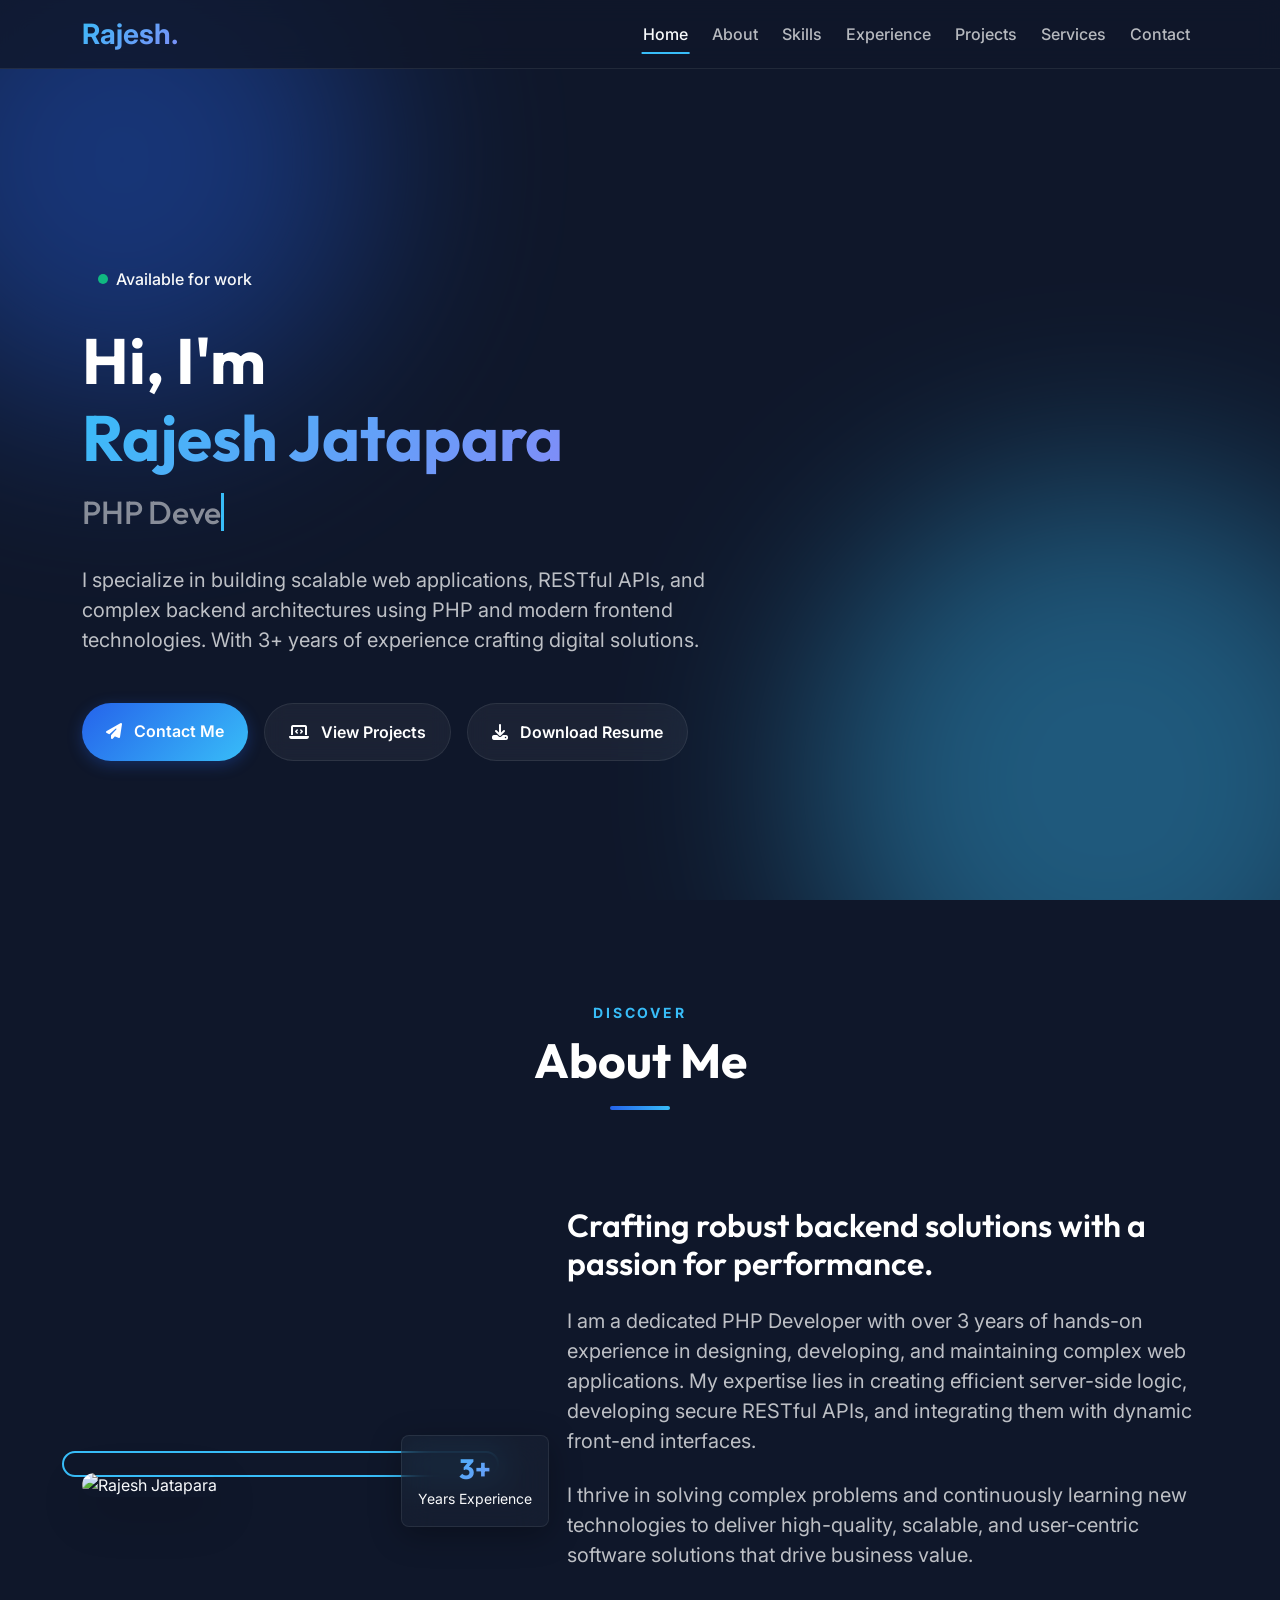
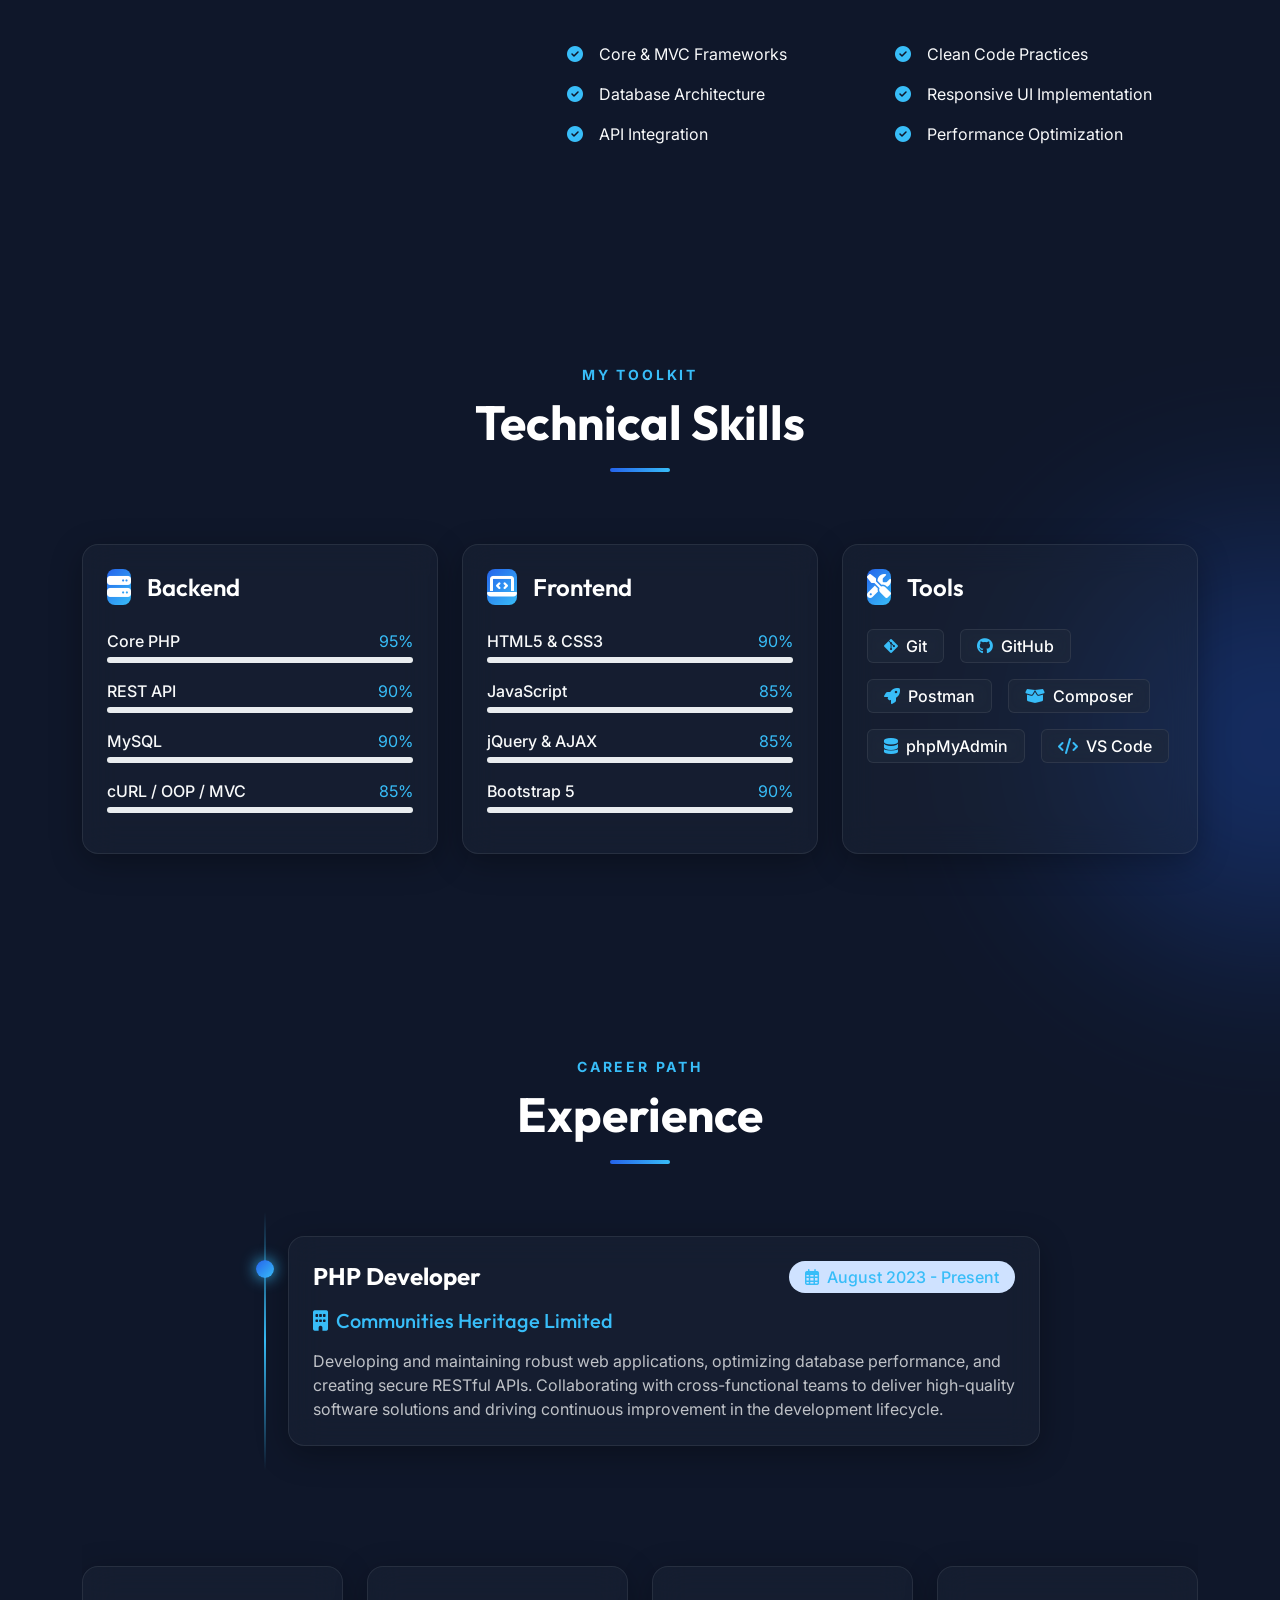
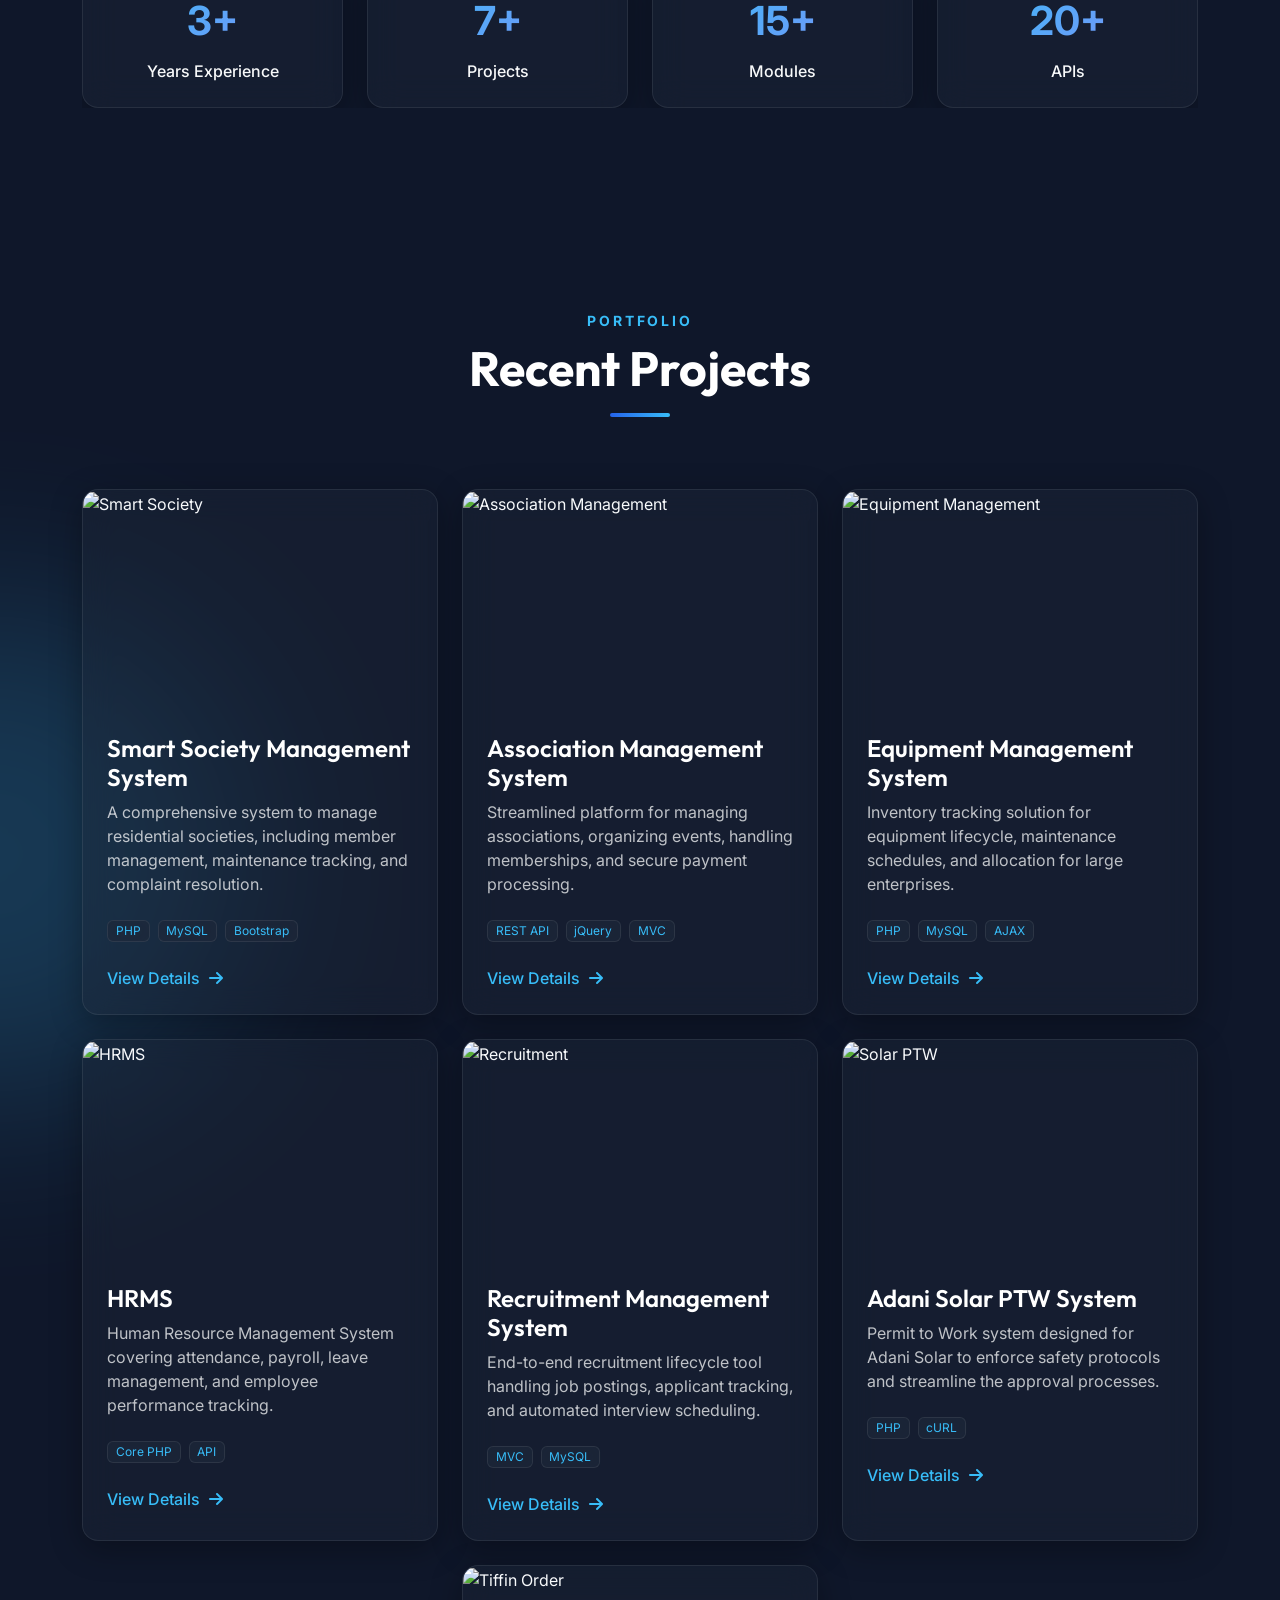
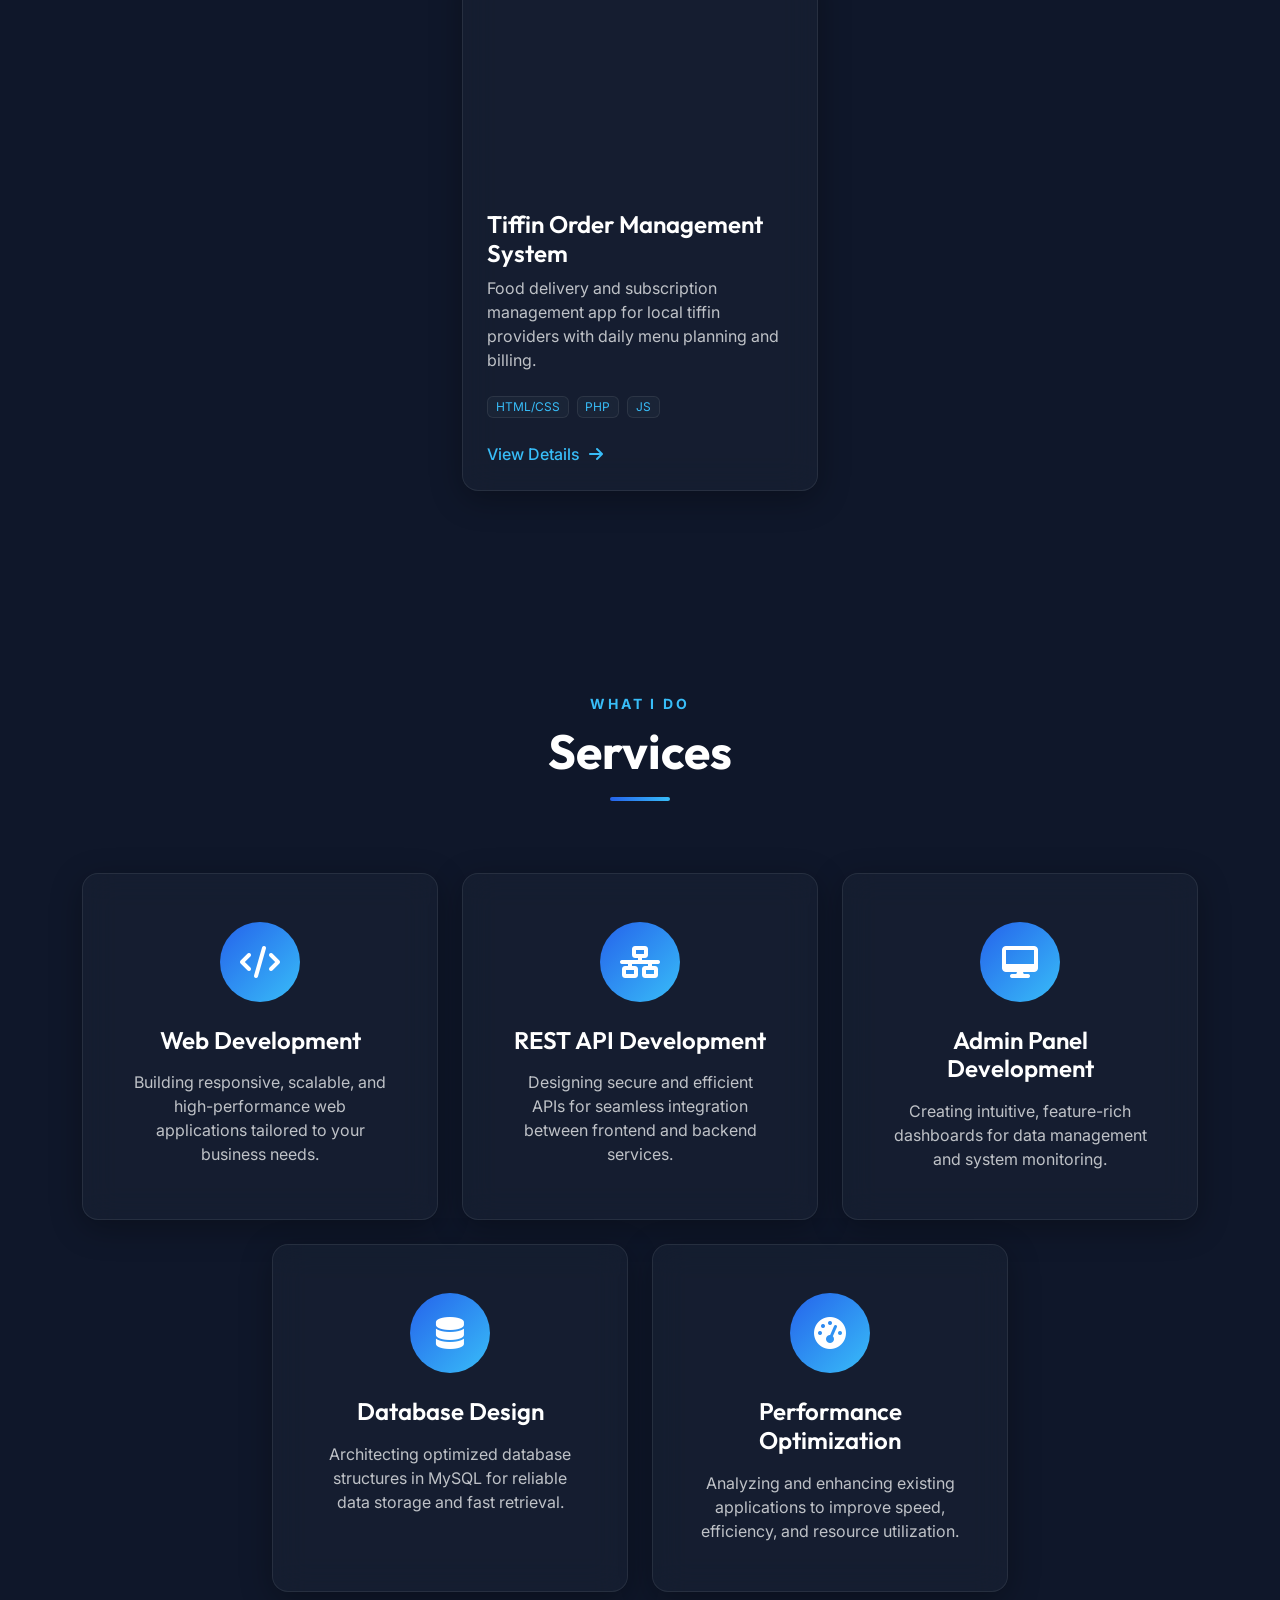
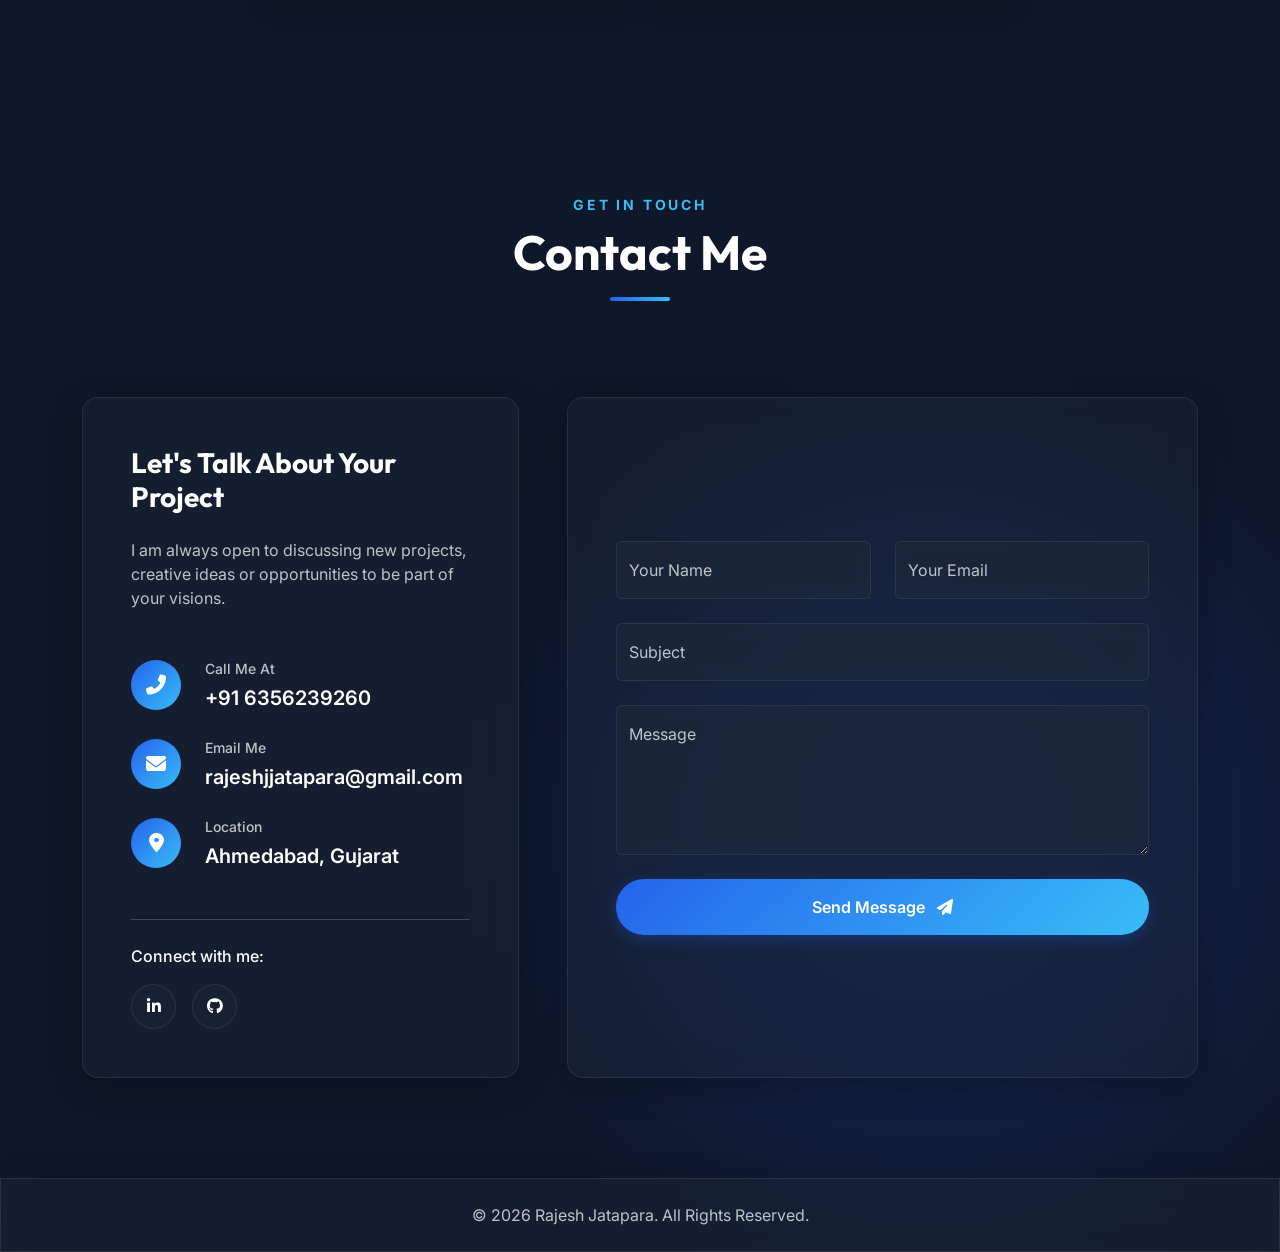
==== index.html @ 411d5aa7 "php file delete & add html file" ====
<!DOCTYPE html>
<html lang="en" class="scroll-smooth">
<head>
    <meta charset="UTF-8">
    <meta name="viewport" content="width=device-width, initial-scale=1.0">
    <meta name="description" content="Rajesh Jatapara - Premium PHP Developer Portfolio">
    <title>Rajesh Jatapara | PHP Developer</title>
    <!-- Google Fonts -->
    <link rel="preconnect" href="https://fonts.googleapis.com">
    <link rel="preconnect" href="https://fonts.gstatic.com" crossorigin>
    <link href="https://fonts.googleapis.com/css2?family=Outfit:wght@300;400;500;600;700;800&family=Inter:wght@300;400;500;600;700&display=swap" rel="stylesheet">
    <!-- Bootstrap 5 CSS -->
    <link href="https://cdn.jsdelivr.net/npm/bootstrap@5.3.2/dist/css/bootstrap.min.css" rel="stylesheet">
    <!-- FontAwesome -->
    <link rel="stylesheet" href="https://cdnjs.cloudflare.com/ajax/libs/font-awesome/6.4.2/css/all.min.css">
    <!-- Custom CSS -->
    <link rel="stylesheet" href="style.css">
</head>
<body class="d-flex flex-column min-vh-100">
    
    <!-- Navbar -->
    <nav id="navbar" class="navbar navbar-expand-lg fixed-top glass-nav">
        <div class="container">
            <a class="navbar-brand fw-bold text-gradient fs-3" href="#home">Rajesh<span class="text-white">.</span></a>
            <button class="navbar-toggler border-0 shadow-none text-white" type="button" data-bs-toggle="collapse" data-bs-target="#navbarNav">
                <i class="fas fa-bars fs-4"></i>
            </button>
            <div class="collapse navbar-collapse" id="navbarNav">
                <ul class="navbar-nav ms-auto gap-2 fw-medium">
                    <li class="nav-item"><a class="nav-link nav-hover active" href="#home">Home</a></li>
                    <li class="nav-item"><a class="nav-link nav-hover" href="#about">About</a></li>
                    <li class="nav-item"><a class="nav-link nav-hover" href="#skills">Skills</a></li>
                    <li class="nav-item"><a class="nav-link nav-hover" href="#experience">Experience</a></li>
                    <li class="nav-item"><a class="nav-link nav-hover" href="#projects">Projects</a></li>
                    <li class="nav-item"><a class="nav-link nav-hover" href="#services">Services</a></li>
                    <li class="nav-item"><a class="nav-link nav-hover" href="#contact">Contact</a></li>
                </ul>
            </div>
        </div>
    </nav>
    
    <!-- Main Content Wrapper -->
    <main class="flex-grow-1">

    <!-- Hero Section -->
    <section id="home" class="min-vh-100 d-flex align-items-center hero-section position-relative overflow-hidden mt-n5 pt-5">
        <div class="bg-shape-1"></div>
        <div class="bg-shape-2"></div>
        <div class="container position-relative z-1">
            <div class="row align-items-center pt-5">
                <div class="col-lg-8 col-xl-7 reveal-up">
                    <div class="badge-glass mb-4 d-inline-flex align-items-center gap-2 px-3 py-2 rounded-pill mt-4">
                        <span class="status-dot blink"></span>
                        <span class="text-light fw-medium">Available for work</span>
                    </div>
                    <h1 class="display-3 fw-bolder text-white mb-3">
                        Hi, I'm <br>
                        <span class="text-gradient">Rajesh Jatapara</span>
                    </h1>
                    <h2 class="fs-2 text-white-50 mb-4" style="min-height: 48px;">
                        <span class="typed-text"></span><span class="cursor">&nbsp;</span>
                    </h2>
                    <p class="fs-5 text-light mb-5 max-w-lg opacity-75">
                        I specialize in building scalable web applications, RESTful APIs, and complex backend architectures using PHP and modern frontend technologies. With 3+ years of experience crafting digital solutions.
                    </p>
                    <div class="d-flex flex-wrap gap-3">
                        <a href="#contact" class="btn btn-gradient px-4 py-3 rounded-pill fw-semibold">
                            <i class="fas fa-paper-plane me-2"></i> Contact Me
                        </a>
                        <a href="#projects" class="btn btn-glass px-4 py-3 rounded-pill fw-semibold">
                            <i class="fas fa-laptop-code me-2"></i> View Projects
                        </a>
                        <a href="resume.html" target="_blank" class="btn btn-glass px-4 py-3 rounded-pill fw-semibold">
                            <i class="fas fa-download me-2"></i> Download Resume
                        </a>
                    </div>
                </div>
            </div>
        </div>
    </section>

        <!-- About Section -->
    <section id="about" class="py-6 section-padding">
        <div class="container position-relative z-1">
            <div class="section-title text-center mb-5 reveal-up">
                <span class="text-accent text-uppercase fw-bold tracking-widest small">Discover</span>
                <h2 class="display-5 fw-bold text-white mt-2">About Me</h2>
                <div class="title-line mx-auto mt-3"></div>
            </div>
            <div class="row align-items-center g-5 mt-3">
                <div class="col-lg-5 reveal-left">
                    <div class="about-image-wrapper position-relative">
                        <div class="image-backdrop"></div>
                        <!-- Replace with your actual image path -->
                        <img src="https://ui-avatars.com/api/?name=Rajesh+Jatapara&size=512&background=2563EB&color=fff" alt="Rajesh Jatapara" class="img-fluid rounded-4 shadow-lg position-relative z-1 about-img">
                        <div class="experience-badge glass-card p-3 rounded-3 text-center position-absolute">
                            <h3 class="fw-bold text-gradient mb-0">3+</h3>
                            <span class="small text-light">Years Experience</span>
                        </div>
                    </div>
                </div>
                <div class="col-lg-7 reveal-right">
                    <h3 class="fs-2 text-white fw-semibold mb-4">Crafting robust backend solutions with a passion for performance.</h3>
                    <p class="text-light opacity-75 fs-5 mb-4">
                        I am a dedicated PHP Developer with over 3 years of hands-on experience in designing, developing, and maintaining complex web applications. My expertise lies in creating efficient server-side logic, developing secure RESTful APIs, and integrating them with dynamic front-end interfaces.
                    </p>
                    <p class="text-light opacity-75 fs-5 mb-5">
                        I thrive in solving complex problems and continuously learning new technologies to deliver high-quality, scalable, and user-centric software solutions that drive business value.
                    </p>
                    
                    <div class="row g-4 mt-2">
                        <div class="col-sm-6">
                            <ul class="list-unstyled text-light mb-0 custom-list">
                                <li class="mb-3 d-flex align-items-center gap-3"><i class="fas fa-check-circle text-accent"></i> Core & MVC Frameworks</li>
                                <li class="mb-3 d-flex align-items-center gap-3"><i class="fas fa-check-circle text-accent"></i> Database Architecture</li>
                                <li class="mb-3 d-flex align-items-center gap-3"><i class="fas fa-check-circle text-accent"></i> API Integration</li>
                            </ul>
                        </div>
                        <div class="col-sm-6">
                            <ul class="list-unstyled text-light mb-0 custom-list">
                                <li class="mb-3 d-flex align-items-center gap-3"><i class="fas fa-check-circle text-accent"></i> Clean Code Practices</li>
                                <li class="mb-3 d-flex align-items-center gap-3"><i class="fas fa-check-circle text-accent"></i> Responsive UI Implementation</li>
                                <li class="mb-3 d-flex align-items-center gap-3"><i class="fas fa-check-circle text-accent"></i> Performance Optimization</li>
                            </ul>
                        </div>
                    </div>
                </div>
            </div>
        </div>
    </section>

        <!-- Skills Section -->
    <section id="skills" class="py-6 section-padding position-relative">
        <div class="bg-shape-3"></div>
        <div class="container position-relative z-1">
            <div class="section-title text-center mb-5 reveal-up">
                <span class="text-accent text-uppercase fw-bold tracking-widest small">My Toolkit</span>
                <h2 class="display-5 fw-bold text-white mt-2">Technical Skills</h2>
                <div class="title-line mx-auto mt-3"></div>
            </div>

            <div class="row g-4 mt-4">
                <!-- Backend Skills -->
                <div class="col-lg-4 col-md-6 reveal-up" style="transition-delay: 100ms;">
                    <div class="glass-card h-100 p-4 rounded-4 skill-card">
                        <div class="d-flex align-items-center gap-3 mb-4">
                            <div class="icon-box bg-gradient rounded-3 text-white fs-4">
                                <i class="fas fa-server"></i>
                            </div>
                            <h3 class="fs-4 fw-semibold text-white mb-0">Backend</h3>
                        </div>
                        <div class="skills-wrapper">
                            <div class="skill-item mb-3">
                                <div class="d-flex justify-content-between mb-1">
                                    <span class="text-light fw-medium">Core PHP</span>
                                    <span class="text-accent">95%</span>
                                </div>
                                <div class="progress" style="height: 6px;">
                                    <div class="progress-bar bg-gradient" role="progressbar" data-width="95%" aria-valuenow="95" aria-valuemin="0" aria-valuemax="100"></div>
                                </div>
                            </div>
                            <div class="skill-item mb-3">
                                <div class="d-flex justify-content-between mb-1">
                                    <span class="text-light fw-medium">REST API</span>
                                    <span class="text-accent">90%</span>
                                </div>
                                <div class="progress" style="height: 6px;">
                                    <div class="progress-bar bg-gradient" role="progressbar" data-width="90%" aria-valuenow="90" aria-valuemin="0" aria-valuemax="100"></div>
                                </div>
                            </div>
                            <div class="skill-item mb-3">
                                <div class="d-flex justify-content-between mb-1">
                                    <span class="text-light fw-medium">MySQL</span>
                                    <span class="text-accent">90%</span>
                                </div>
                                <div class="progress" style="height: 6px;">
                                    <div class="progress-bar bg-gradient" role="progressbar" data-width="90%" aria-valuenow="90" aria-valuemin="0" aria-valuemax="100"></div>
                                </div>
                            </div>
                            <div class="skill-item mb-3">
                                <div class="d-flex justify-content-between mb-1">
                                    <span class="text-light fw-medium">cURL / OOP / MVC</span>
                                    <span class="text-accent">85%</span>
                                </div>
                                <div class="progress" style="height: 6px;">
                                    <div class="progress-bar bg-gradient" role="progressbar" data-width="85%" aria-valuenow="85" aria-valuemin="0" aria-valuemax="100"></div>
                                </div>
                            </div>
                        </div>
                    </div>
                </div>

                <!-- Frontend Skills -->
                <div class="col-lg-4 col-md-6 reveal-up" style="transition-delay: 200ms;">
                    <div class="glass-card h-100 p-4 rounded-4 skill-card">
                        <div class="d-flex align-items-center gap-3 mb-4">
                            <div class="icon-box bg-gradient rounded-3 text-white fs-4">
                                <i class="fas fa-laptop-code"></i>
                            </div>
                            <h3 class="fs-4 fw-semibold text-white mb-0">Frontend</h3>
                        </div>
                        <div class="skills-wrapper">
                            <div class="skill-item mb-3">
                                <div class="d-flex justify-content-between mb-1">
                                    <span class="text-light fw-medium">HTML5 & CSS3</span>
                                    <span class="text-accent">90%</span>
                                </div>
                                <div class="progress" style="height: 6px;">
                                    <div class="progress-bar bg-gradient" role="progressbar" data-width="90%" aria-valuenow="90" aria-valuemin="0" aria-valuemax="100"></div>
                                </div>
                            </div>
                            <div class="skill-item mb-3">
                                <div class="d-flex justify-content-between mb-1">
                                    <span class="text-light fw-medium">JavaScript</span>
                                    <span class="text-accent">85%</span>
                                </div>
                                <div class="progress" style="height: 6px;">
                                    <div class="progress-bar bg-gradient" role="progressbar" data-width="85%" aria-valuenow="85" aria-valuemin="0" aria-valuemax="100"></div>
                                </div>
                            </div>
                            <div class="skill-item mb-3">
                                <div class="d-flex justify-content-between mb-1">
                                    <span class="text-light fw-medium">jQuery & AJAX</span>
                                    <span class="text-accent">85%</span>
                                </div>
                                <div class="progress" style="height: 6px;">
                                    <div class="progress-bar bg-gradient" role="progressbar" data-width="85%" aria-valuenow="85" aria-valuemin="0" aria-valuemax="100"></div>
                                </div>
                            </div>
                            <div class="skill-item mb-3">
                                <div class="d-flex justify-content-between mb-1">
                                    <span class="text-light fw-medium">Bootstrap 5</span>
                                    <span class="text-accent">90%</span>
                                </div>
                                <div class="progress" style="height: 6px;">
                                    <div class="progress-bar bg-gradient" role="progressbar" data-width="90%" aria-valuenow="90" aria-valuemin="0" aria-valuemax="100"></div>
                                </div>
                            </div>
                        </div>
                    </div>
                </div>

                <!-- Tools -->
                <div class="col-lg-4 col-md-12 reveal-up" style="transition-delay: 300ms;">
                    <div class="glass-card h-100 p-4 rounded-4 skill-card">
                        <div class="d-flex align-items-center gap-3 mb-4">
                            <div class="icon-box bg-gradient rounded-3 text-white fs-4">
                                <i class="fas fa-tools"></i>
                            </div>
                            <h3 class="fs-4 fw-semibold text-white mb-0">Tools</h3>
                        </div>
                        <div class="tools-grid d-flex flex-wrap gap-3">
                            <span class="badge glass-badge fw-medium py-2 px-3 fs-6"><i class="fab fa-git-alt me-2 text-accent"></i>Git</span>
                            <span class="badge glass-badge fw-medium py-2 px-3 fs-6"><i class="fab fa-github me-2 text-accent"></i>GitHub</span>
                            <span class="badge glass-badge fw-medium py-2 px-3 fs-6"><i class="fas fa-rocket me-2 text-accent"></i>Postman</span>
                            <span class="badge glass-badge fw-medium py-2 px-3 fs-6"><i class="fas fa-box-open me-2 text-accent"></i>Composer</span>
                            <span class="badge glass-badge fw-medium py-2 px-3 fs-6"><i class="fas fa-database me-2 text-accent"></i>phpMyAdmin</span>
                            <span class="badge glass-badge fw-medium py-2 px-3 fs-6"><i class="fas fa-code me-2 text-accent"></i>VS Code</span>
                        </div>
                    </div>
                </div>
            </div>
        </div>
    </section>

        <!-- Experience Timeline Section -->
    <section id="experience" class="py-6 section-padding">
        <div class="container">
            <div class="section-title text-center mb-5 reveal-up">
                <span class="text-accent text-uppercase fw-bold tracking-widest small">Career Path</span>
                <h2 class="display-5 fw-bold text-white mt-2">Experience</h2>
                <div class="title-line mx-auto mt-3"></div>
            </div>

            <div class="timeline-container position-relative py-4 max-w-lg mx-auto mt-4">
                <div class="timeline-line"></div>
                
                <div class="timeline-item reveal-up">
                    <div class="timeline-dot bg-gradient shadow-glow"></div>
                    <div class="glass-card p-4 rounded-4 ms-4 ms-md-5">
                        <div class="d-flex flex-column flex-md-row justify-content-between align-items-md-center mb-3">
                            <h3 class="fs-4 fw-bold text-white mb-1 mb-md-0">PHP Developer</h3>
                            <span class="badge bg-primary-subtle text-accent rounded-pill px-3 py-2 fw-medium fs-6"><i class="far fa-calendar-alt me-2"></i>August 2023 - Present</span>
                        </div>
                        <h4 class="fs-5 text-accent fw-medium mb-3"><i class="fas fa-building me-2"></i>Communities Heritage Limited</h4>
                        <p class="text-light opacity-75 mb-0">
                            Developing and maintaining robust web applications, optimizing database performance, and creating secure RESTful APIs. Collaborating with cross-functional teams to deliver high-quality software solutions and driving continuous improvement in the development lifecycle.
                        </p>
                    </div>
                </div>
            </div>
            
            <!-- Statistics Section -->
            <div class="statistics-section position-relative overflow-hidden mt-5 pt-5">
                <div class="row g-4 text-center justify-content-center">
                    <div class="col-6 col-md-3 reveal-up" style="transition-delay: 100ms;">
                        <div class="stat-card glass-card p-4 rounded-4 h-100">
                            <div class="fs-1 fw-bold text-gradient mb-2"><span class="counter" data-target="3">0</span>+</div>
                            <p class="text-light fw-medium mb-0">Years Experience</p>
                        </div>
                    </div>
                    <div class="col-6 col-md-3 reveal-up" style="transition-delay: 200ms;">
                        <div class="stat-card glass-card p-4 rounded-4 h-100">
                            <div class="fs-1 fw-bold text-gradient mb-2"><span class="counter" data-target="7">0</span>+</div>
                            <p class="text-light fw-medium mb-0">Projects</p>
                        </div>
                    </div>
                    <div class="col-6 col-md-3 reveal-up" style="transition-delay: 300ms;">
                        <div class="stat-card glass-card p-4 rounded-4 h-100">
                            <div class="fs-1 fw-bold text-gradient mb-2"><span class="counter" data-target="15">0</span>+</div>
                            <p class="text-light fw-medium mb-0">Modules</p>
                        </div>
                    </div>
                    <div class="col-6 col-md-3 reveal-up" style="transition-delay: 400ms;">
                        <div class="stat-card glass-card p-4 rounded-4 h-100">
                            <div class="fs-1 fw-bold text-gradient mb-2"><span class="counter" data-target="20">0</span>+</div>
                            <p class="text-light fw-medium mb-0">APIs</p>
                        </div>
                    </div>
                </div>
            </div>
        </div>
    </section>

        <!-- Projects Section -->
    <section id="projects" class="py-6 section-padding position-relative">
        <div class="bg-shape-4"></div>
        <div class="container position-relative z-1">
            <div class="section-title text-center mb-5 reveal-up">
                <span class="text-accent text-uppercase fw-bold tracking-widest small">Portfolio</span>
                <h2 class="display-5 fw-bold text-white mt-2">Recent Projects</h2>
                <div class="title-line mx-auto mt-3"></div>
            </div>

            <div class="row g-4 mt-4">
                <!-- Project 1 -->
                <div class="col-lg-4 col-md-6 reveal-up" style="transition-delay: 100ms;">
                    <div class="project-card glass-card rounded-4 overflow-hidden h-100">
                        <div class="project-img-wrapper position-relative overflow-hidden">
                            <div class="project-overlay d-flex align-items-center justify-content-center">
                                <a href="#" class="btn btn-light rounded-circle shadow-lg icon-btn"><i class="fas fa-link"></i></a>
                            </div>
                            <img src="https://images.unsplash.com/photo-1555066931-4365d14bab8c?auto=format&fit=crop&w=600&q=80" alt="Smart Society" class="img-fluid w-100 project-img">
                        </div>
                        <div class="p-4">
                            <h3 class="fs-4 fw-semibold text-white mb-2">Smart Society Management System</h3>
                            <p class="text-light opacity-75 fs-6 mb-4">A comprehensive system to manage residential societies, including member management, maintenance tracking, and complaint resolution.</p>
                            <div class="d-flex flex-wrap gap-2 mb-4">
                                <span class="badge glass-badge text-accent fw-normal">PHP</span>
                                <span class="badge glass-badge text-accent fw-normal">MySQL</span>
                                <span class="badge glass-badge text-accent fw-normal">Bootstrap</span>
                            </div>
                            <a href="#" class="text-accent fw-medium text-decoration-none project-link">View Details <i class="fas fa-arrow-right ms-1"></i></a>
                        </div>
                    </div>
                </div>

                <!-- Project 2 -->
                <div class="col-lg-4 col-md-6 reveal-up" style="transition-delay: 200ms;">
                    <div class="project-card glass-card rounded-4 overflow-hidden h-100">
                        <div class="project-img-wrapper position-relative overflow-hidden">
                            <div class="project-overlay d-flex align-items-center justify-content-center">
                                <a href="#" class="btn btn-light rounded-circle shadow-lg icon-btn"><i class="fas fa-link"></i></a>
                            </div>
                            <img src="https://images.unsplash.com/photo-1542744173-8e7e53415bb0?auto=format&fit=crop&w=600&q=80" alt="Association Management" class="img-fluid w-100 project-img">
                        </div>
                        <div class="p-4">
                            <h3 class="fs-4 fw-semibold text-white mb-2">Association Management System</h3>
                            <p class="text-light opacity-75 fs-6 mb-4">Streamlined platform for managing associations, organizing events, handling memberships, and secure payment processing.</p>
                            <div class="d-flex flex-wrap gap-2 mb-4">
                                <span class="badge glass-badge text-accent fw-normal">REST API</span>
                                <span class="badge glass-badge text-accent fw-normal">jQuery</span>
                                <span class="badge glass-badge text-accent fw-normal">MVC</span>
                            </div>
                            <a href="#" class="text-accent fw-medium text-decoration-none project-link">View Details <i class="fas fa-arrow-right ms-1"></i></a>
                        </div>
                    </div>
                </div>

                <!-- Project 3 -->
                <div class="col-lg-4 col-md-6 reveal-up" style="transition-delay: 300ms;">
                    <div class="project-card glass-card rounded-4 overflow-hidden h-100">
                        <div class="project-img-wrapper position-relative overflow-hidden">
                            <div class="project-overlay d-flex align-items-center justify-content-center">
                                <a href="#" class="btn btn-light rounded-circle shadow-lg icon-btn"><i class="fas fa-link"></i></a>
                            </div>
                            <img src="https://images.unsplash.com/photo-1581091226825-a6a2a5aee158?auto=format&fit=crop&w=600&q=80" alt="Equipment Management" class="img-fluid w-100 project-img">
                        </div>
                        <div class="p-4">
                            <h3 class="fs-4 fw-semibold text-white mb-2">Equipment Management System</h3>
                            <p class="text-light opacity-75 fs-6 mb-4">Inventory tracking solution for equipment lifecycle, maintenance schedules, and allocation for large enterprises.</p>
                            <div class="d-flex flex-wrap gap-2 mb-4">
                                <span class="badge glass-badge text-accent fw-normal">PHP</span>
                                <span class="badge glass-badge text-accent fw-normal">MySQL</span>
                                <span class="badge glass-badge text-accent fw-normal">AJAX</span>
                            </div>
                            <a href="#" class="text-accent fw-medium text-decoration-none project-link">View Details <i class="fas fa-arrow-right ms-1"></i></a>
                        </div>
                    </div>
                </div>

                <!-- Project 4 -->
                <div class="col-lg-4 col-md-6 reveal-up" style="transition-delay: 100ms;">
                    <div class="project-card glass-card rounded-4 overflow-hidden h-100">
                        <div class="project-img-wrapper position-relative overflow-hidden">
                            <div class="project-overlay d-flex align-items-center justify-content-center">
                                <a href="#" class="btn btn-light rounded-circle shadow-lg icon-btn"><i class="fas fa-link"></i></a>
                            </div>
                            <img src="https://images.unsplash.com/photo-1517245386807-bb43f82c33c4?auto=format&fit=crop&w=600&q=80" alt="HRMS" class="img-fluid w-100 project-img">
                        </div>
                        <div class="p-4">
                            <h3 class="fs-4 fw-semibold text-white mb-2">HRMS</h3>
                            <p class="text-light opacity-75 fs-6 mb-4">Human Resource Management System covering attendance, payroll, leave management, and employee performance tracking.</p>
                            <div class="d-flex flex-wrap gap-2 mb-4">
                                <span class="badge glass-badge text-accent fw-normal">Core PHP</span>
                                <span class="badge glass-badge text-accent fw-normal">API</span>
                            </div>
                            <a href="#" class="text-accent fw-medium text-decoration-none project-link">View Details <i class="fas fa-arrow-right ms-1"></i></a>
                        </div>
                    </div>
                </div>

                <!-- Project 5 -->
                <div class="col-lg-4 col-md-6 reveal-up" style="transition-delay: 200ms;">
                    <div class="project-card glass-card rounded-4 overflow-hidden h-100">
                        <div class="project-img-wrapper position-relative overflow-hidden">
                            <div class="project-overlay d-flex align-items-center justify-content-center">
                                <a href="#" class="btn btn-light rounded-circle shadow-lg icon-btn"><i class="fas fa-link"></i></a>
                            </div>
                            <img src="https://images.unsplash.com/photo-1573164713988-8665fc963095?auto=format&fit=crop&w=600&q=80" alt="Recruitment" class="img-fluid w-100 project-img">
                        </div>
                        <div class="p-4">
                            <h3 class="fs-4 fw-semibold text-white mb-2">Recruitment Management System</h3>
                            <p class="text-light opacity-75 fs-6 mb-4">End-to-end recruitment lifecycle tool handling job postings, applicant tracking, and automated interview scheduling.</p>
                            <div class="d-flex flex-wrap gap-2 mb-4">
                                <span class="badge glass-badge text-accent fw-normal">MVC</span>
                                <span class="badge glass-badge text-accent fw-normal">MySQL</span>
                            </div>
                            <a href="#" class="text-accent fw-medium text-decoration-none project-link">View Details <i class="fas fa-arrow-right ms-1"></i></a>
                        </div>
                    </div>
                </div>

                <!-- Project 6 -->
                <div class="col-lg-4 col-md-6 reveal-up" style="transition-delay: 300ms;">
                    <div class="project-card glass-card rounded-4 overflow-hidden h-100">
                        <div class="project-img-wrapper position-relative overflow-hidden">
                            <div class="project-overlay d-flex align-items-center justify-content-center">
                                <a href="#" class="btn btn-light rounded-circle shadow-lg icon-btn"><i class="fas fa-link"></i></a>
                            </div>
                            <img src="https://images.unsplash.com/photo-1509391366360-128c575b5849?auto=format&fit=crop&w=600&q=80" alt="Solar PTW" class="img-fluid w-100 project-img">
                        </div>
                        <div class="p-4">
                            <h3 class="fs-4 fw-semibold text-white mb-2">Adani Solar PTW System</h3>
                            <p class="text-light opacity-75 fs-6 mb-4">Permit to Work system designed for Adani Solar to enforce safety protocols and streamline the approval processes.</p>
                            <div class="d-flex flex-wrap gap-2 mb-4">
                                <span class="badge glass-badge text-accent fw-normal">PHP</span>
                                <span class="badge glass-badge text-accent fw-normal">cURL</span>
                            </div>
                            <a href="#" class="text-accent fw-medium text-decoration-none project-link">View Details <i class="fas fa-arrow-right ms-1"></i></a>
                        </div>
                    </div>
                </div>

                <!-- Project 7 -->
                <div class="col-lg-4 col-md-6 reveal-up mx-auto" style="transition-delay: 100ms;">
                    <div class="project-card glass-card rounded-4 overflow-hidden h-100">
                        <div class="project-img-wrapper position-relative overflow-hidden">
                            <div class="project-overlay d-flex align-items-center justify-content-center">
                                <a href="#" class="btn btn-light rounded-circle shadow-lg icon-btn"><i class="fas fa-link"></i></a>
                            </div>
                            <img src="https://images.unsplash.com/photo-1493770348161-369560ae357d?auto=format&fit=crop&w=600&q=80" alt="Tiffin Order" class="img-fluid w-100 project-img">
                        </div>
                        <div class="p-4">
                            <h3 class="fs-4 fw-semibold text-white mb-2">Tiffin Order Management System</h3>
                            <p class="text-light opacity-75 fs-6 mb-4">Food delivery and subscription management app for local tiffin providers with daily menu planning and billing.</p>
                            <div class="d-flex flex-wrap gap-2 mb-4">
                                <span class="badge glass-badge text-accent fw-normal">HTML/CSS</span>
                                <span class="badge glass-badge text-accent fw-normal">PHP</span>
                                <span class="badge glass-badge text-accent fw-normal">JS</span>
                            </div>
                            <a href="#" class="text-accent fw-medium text-decoration-none project-link">View Details <i class="fas fa-arrow-right ms-1"></i></a>
                        </div>
                    </div>
                </div>

            </div>
        </div>
    </section>

        <!-- Services Section -->
    <section id="services" class="py-6 section-padding">
        <div class="container">
            <div class="section-title text-center mb-5 reveal-up">
                <span class="text-accent text-uppercase fw-bold tracking-widest small">What I Do</span>
                <h2 class="display-5 fw-bold text-white mt-2">Services</h2>
                <div class="title-line mx-auto mt-3"></div>
            </div>

            <div class="row g-4 justify-content-center mt-4">
                <div class="col-lg-4 col-md-6 reveal-up" style="transition-delay: 100ms;">
                    <div class="service-card glass-card p-5 rounded-4 h-100 text-center">
                        <div class="service-icon bg-gradient text-white fs-2 mb-4 mx-auto d-flex align-items-center justify-content-center rounded-circle" style="width: 80px; height: 80px;">
                            <i class="fas fa-code"></i>
                        </div>
                        <h3 class="fs-4 fw-semibold text-white mb-3">Web Development</h3>
                        <p class="text-light opacity-75 mb-0">Building responsive, scalable, and high-performance web applications tailored to your business needs.</p>
                    </div>
                </div>
                <div class="col-lg-4 col-md-6 reveal-up" style="transition-delay: 200ms;">
                    <div class="service-card glass-card p-5 rounded-4 h-100 text-center">
                        <div class="service-icon bg-gradient text-white fs-2 mb-4 mx-auto d-flex align-items-center justify-content-center rounded-circle" style="width: 80px; height: 80px;">
                            <i class="fas fa-network-wired"></i>
                        </div>
                        <h3 class="fs-4 fw-semibold text-white mb-3">REST API Development</h3>
                        <p class="text-light opacity-75 mb-0">Designing secure and efficient APIs for seamless integration between frontend and backend services.</p>
                    </div>
                </div>
                <div class="col-lg-4 col-md-6 reveal-up" style="transition-delay: 300ms;">
                    <div class="service-card glass-card p-5 rounded-4 h-100 text-center">
                        <div class="service-icon bg-gradient text-white fs-2 mb-4 mx-auto d-flex align-items-center justify-content-center rounded-circle" style="width: 80px; height: 80px;">
                            <i class="fas fa-desktop"></i>
                        </div>
                        <h3 class="fs-4 fw-semibold text-white mb-3">Admin Panel Development</h3>
                        <p class="text-light opacity-75 mb-0">Creating intuitive, feature-rich dashboards for data management and system monitoring.</p>
                    </div>
                </div>
                <div class="col-lg-4 col-md-6 reveal-up" style="transition-delay: 400ms;">
                    <div class="service-card glass-card p-5 rounded-4 h-100 text-center">
                        <div class="service-icon bg-gradient text-white fs-2 mb-4 mx-auto d-flex align-items-center justify-content-center rounded-circle" style="width: 80px; height: 80px;">
                            <i class="fas fa-database"></i>
                        </div>
                        <h3 class="fs-4 fw-semibold text-white mb-3">Database Design</h3>
                        <p class="text-light opacity-75 mb-0">Architecting optimized database structures in MySQL for reliable data storage and fast retrieval.</p>
                    </div>
                </div>
                <div class="col-lg-4 col-md-6 reveal-up" style="transition-delay: 500ms;">
                    <div class="service-card glass-card p-5 rounded-4 h-100 text-center">
                        <div class="service-icon bg-gradient text-white fs-2 mb-4 mx-auto d-flex align-items-center justify-content-center rounded-circle" style="width: 80px; height: 80px;">
                            <i class="fas fa-tachometer-alt"></i>
                        </div>
                        <h3 class="fs-4 fw-semibold text-white mb-3">Performance Optimization</h3>
                        <p class="text-light opacity-75 mb-0">Analyzing and enhancing existing applications to improve speed, efficiency, and resource utilization.</p>
                    </div>
                </div>
            </div>
        </div>
    </section>

        <!-- Contact Section -->
    <section id="contact" class="py-6 section-padding position-relative">
        <div class="bg-shape-5"></div>
        <div class="container position-relative z-1">
            <div class="section-title text-center mb-5 reveal-up">
                <span class="text-accent text-uppercase fw-bold tracking-widest small">Get In Touch</span>
                <h2 class="display-5 fw-bold text-white mt-2">Contact Me</h2>
                <div class="title-line mx-auto mt-3"></div>
            </div>

            <div class="row g-5 justify-content-center mt-4">
                <div class="col-lg-5 reveal-left">
                    <div class="glass-card p-5 rounded-4 h-100">
                        <h3 class="fs-3 fw-bold text-white mb-4">Let's Talk About Your Project</h3>
                        <p class="text-light opacity-75 mb-5">
                            I am always open to discussing new projects, creative ideas or opportunities to be part of your visions.
                        </p>
                        
                        <div class="d-flex align-items-center gap-4 mb-4">
                            <div class="contact-icon bg-gradient text-white rounded-circle d-flex align-items-center justify-content-center flex-shrink-0" style="width: 50px; height: 50px;">
                                <i class="fas fa-phone-alt fs-5"></i>
                            </div>
                            <div>
                                <span class="d-block text-light opacity-75 small fw-medium mb-1">Call Me At</span>
                                <a href="tel:+916356239260" class="text-white fw-semibold text-decoration-none fs-5 hover-accent">+91 6356239260</a>
                            </div>
                        </div>
                        
                        <div class="d-flex align-items-center gap-4 mb-4">
                            <div class="contact-icon bg-gradient text-white rounded-circle d-flex align-items-center justify-content-center flex-shrink-0" style="width: 50px; height: 50px;">
                                <i class="fas fa-envelope fs-5"></i>
                            </div>
                            <div>
                                <span class="d-block text-light opacity-75 small fw-medium mb-1">Email Me</span>
                                <a href="mailto:rajeshjjatapara@gmail.com" class="text-white fw-semibold text-decoration-none fs-5 hover-accent">rajeshjjatapara@gmail.com</a>
                            </div>
                        </div>
                        
                        <div class="d-flex align-items-center gap-4 mb-5">
                            <div class="contact-icon bg-gradient text-white rounded-circle d-flex align-items-center justify-content-center flex-shrink-0" style="width: 50px; height: 50px;">
                                <i class="fas fa-map-marker-alt fs-5"></i>
                            </div>
                            <div>
                                <span class="d-block text-light opacity-75 small fw-medium mb-1">Location</span>
                                <span class="text-white fw-semibold fs-5">Ahmedabad, Gujarat</span>
                            </div>
                        </div>

                        <div class="pt-4 border-top border-secondary border-opacity-50">
                            <span class="d-block text-white fw-medium mb-3">Connect with me:</span>
                            <div class="d-flex gap-3">
                                <a href="#" class="social-link glass-btn rounded-circle d-flex align-items-center justify-content-center text-white text-decoration-none" aria-label="LinkedIn">
                                    <i class="fab fa-linkedin-in"></i>
                                </a>
                                <a href="#" class="social-link glass-btn rounded-circle d-flex align-items-center justify-content-center text-white text-decoration-none" aria-label="GitHub">
                                    <i class="fab fa-github"></i>
                                </a>
                            </div>
                        </div>
                    </div>
                </div>
                
                <div class="col-lg-7 reveal-right">
                    <form class="glass-card p-5 rounded-4 contact-form h-100 d-flex flex-column justify-content-center">
                        <div class="row g-4">
                            <div class="col-md-6">
                                <div class="form-floating">
                                    <input type="text" class="form-control glass-input" id="name" placeholder="Your Name" required>
                                    <label for="name" class="text-light opacity-75">Your Name</label>
                                </div>
                            </div>
                            <div class="col-md-6">
                                <div class="form-floating">
                                    <input type="email" class="form-control glass-input" id="email" placeholder="Your Email" required>
                                    <label for="email" class="text-light opacity-75">Your Email</label>
                                </div>
                            </div>
                            <div class="col-12">
                                <div class="form-floating">
                                    <input type="text" class="form-control glass-input" id="subject" placeholder="Subject" required>
                                    <label for="subject" class="text-light opacity-75">Subject</label>
                                </div>
                            </div>
                            <div class="col-12">
                                <div class="form-floating">
                                    <textarea class="form-control glass-input" id="message" placeholder="Message" style="height: 150px" required></textarea>
                                    <label for="message" class="text-light opacity-75">Message</label>
                                </div>
                            </div>
                            <div class="col-12 mt-4">
                                <button type="submit" class="btn btn-gradient px-5 py-3 rounded-pill fw-semibold w-100 w-md-auto">
                                    Send Message <i class="fas fa-paper-plane ms-2"></i>
                                </button>
                            </div>
                        </div>
                    </form>
                </div>
            </div>
        </div>
    </section>

    </main>

    <!-- Footer -->
    <footer class="footer py-4 border-top border-secondary border-opacity-25 glass-card rounded-0 mt-auto">
        <div class="container text-center">
            <p class="text-light opacity-75 mb-0">&copy; <span id="current-year"></span> Rajesh Jatapara. All Rights Reserved.</p>
        </div>
    </footer>

    <!-- Back to top button -->
    <a href="#" id="back-to-top" class="back-to-top btn btn-gradient rounded-circle shadow-lg d-flex align-items-center justify-content-center">
        <i class="fas fa-arrow-up"></i>
    </a>

    <!-- Bootstrap 5 JS Bundle -->
    <script src="https://cdn.jsdelivr.net/npm/bootstrap@5.3.2/dist/js/bootstrap.bundle.min.css" crossorigin="anonymous"></script>
    <script src="https://cdn.jsdelivr.net/npm/bootstrap@5.3.2/dist/js/bootstrap.bundle.min.js"></script>
    <!-- Custom JS -->
    <script src="script.js"></script>
</body>
</html>
---- style.css ----
/* CSS Variables for Premium Dark Theme */
:root {
    --bg-color: #0F172A;
    --primary-color: #2563EB;
    --secondary-color: #1E293B;
    --accent-color: #38BDF8;
    --text-color: #F8FAFC;
    --glass-bg: rgba(30, 41, 59, 0.4);
    --glass-border: rgba(255, 255, 255, 0.08);
    --glass-shadow: 0 8px 32px 0 rgba(0, 0, 0, 0.3);
    
    --font-heading: 'Outfit', sans-serif;
    --font-body: 'Inter', sans-serif;
}

/* Base Styles */
body {
    background-color: var(--bg-color);
    color: var(--text-color);
    font-family: var(--font-body);
    overflow-x: hidden;
}

h1, h2, h3, h4, h5, h6 {
    font-family: var(--font-heading);
}

.text-accent {
    color: var(--accent-color) !important;
}

.bg-accent {
    background-color: var(--accent-color) !important;
}

.text-gradient {
    background: linear-gradient(135deg, var(--accent-color), #818cf8);
    -webkit-background-clip: text;
    -webkit-text-fill-color: transparent;
    background-clip: text;
}

.bg-gradient {
    background: linear-gradient(135deg, var(--primary-color), var(--accent-color)) !important;
}

/* Glassmorphism Utilities */
.glass-nav {
    background: rgba(15, 23, 42, 0.8);
    backdrop-filter: blur(12px);
    -webkit-backdrop-filter: blur(12px);
    border-bottom: 1px solid var(--glass-border);
    transition: all 0.3s ease;
}

.glass-nav.scrolled {
    background: rgba(15, 23, 42, 0.95);
    box-shadow: var(--glass-shadow);
}

.glass-card {
    background: var(--glass-bg);
    backdrop-filter: blur(16px);
    -webkit-backdrop-filter: blur(16px);
    border: 1px solid var(--glass-border);
    box-shadow: var(--glass-shadow);
    transition: transform 0.3s ease, box-shadow 0.3s ease, border-color 0.3s ease;
}

.glass-card:hover {
    transform: translateY(-5px);
    box-shadow: 0 15px 45px rgba(0, 0, 0, 0.4);
    border-color: rgba(255, 255, 255, 0.15);
}

.glass-badge {
    background: rgba(30, 41, 59, 0.6);
    border: 1px solid var(--glass-border);
    backdrop-filter: blur(8px);
}

.glass-input {
    background: rgba(30, 41, 59, 0.5) !important;
    border: 1px solid var(--glass-border) !important;
    color: var(--text-color) !important;
    backdrop-filter: blur(8px);
}

.glass-input:focus {
    background: rgba(30, 41, 59, 0.8) !important;
    border-color: var(--accent-color) !important;
    box-shadow: 0 0 0 0.25rem rgba(56, 189, 248, 0.25) !important;
}

.glass-btn {
    background: var(--glass-bg);
    border: 1px solid var(--glass-border);
    transition: all 0.3s ease;
    width: 45px;
    height: 45px;
}

.glass-btn:hover {
    background: var(--primary-color);
    color: #fff !important;
    transform: translateY(-3px);
}

/* Buttons */
.btn-gradient {
    background: linear-gradient(135deg, var(--primary-color), var(--accent-color));
    color: white;
    border: none;
    transition: all 0.3s ease;
    box-shadow: 0 4px 15px rgba(37, 99, 235, 0.3);
}

.btn-gradient:hover {
    transform: translateY(-2px);
    box-shadow: 0 8px 25px rgba(37, 99, 235, 0.5);
    color: white;
}

.btn-glass {
    background: rgba(255, 255, 255, 0.05);
    color: white;
    border: 1px solid var(--glass-border);
    backdrop-filter: blur(10px);
    transition: all 0.3s ease;
}

.btn-glass:hover {
    background: rgba(255, 255, 255, 0.1);
    color: white;
    transform: translateY(-2px);
    border-color: rgba(255, 255, 255, 0.2);
}

/* Navbar */
.nav-hover {
    position: relative;
    color: rgba(255, 255, 255, 0.7) !important;
    transition: color 0.3s ease;
}

.nav-hover:hover, .nav-hover.active {
    color: var(--text-color) !important;
}

.nav-hover::after {
    content: '';
    position: absolute;
    width: 0;
    height: 2px;
    bottom: 0;
    left: 50%;
    transform: translateX(-50%);
    background-color: var(--accent-color);
    transition: width 0.3s ease;
}

.nav-hover:hover::after, .nav-hover.active::after {
    width: 80%;
}

/* Typography & Layout Utilities */
.section-padding {
    padding-top: 100px;
    padding-bottom: 100px;
}

.tracking-widest {
    letter-spacing: 0.2em;
}

.title-line {
    width: 60px;
    height: 4px;
    background: linear-gradient(90deg, var(--primary-color), var(--accent-color));
    border-radius: 2px;
}

.max-w-lg {
    max-width: 800px;
}

/* Custom Background Shapes for depth */
.bg-shape-1, .bg-shape-2, .bg-shape-3, .bg-shape-4, .bg-shape-5 {
    position: absolute;
    border-radius: 50%;
    filter: blur(100px);
    z-index: 0;
    opacity: 0.4;
    pointer-events: none;
}

.bg-shape-1 {
    top: -10%;
    left: -10%;
    width: 500px;
    height: 500px;
    background: var(--primary-color);
}

.bg-shape-2 {
    bottom: -20%;
    right: -10%;
    width: 600px;
    height: 600px;
    background: var(--accent-color);
}

.bg-shape-3 {
    top: 40%;
    right: -15%;
    width: 400px;
    height: 400px;
    background: var(--primary-color);
    opacity: 0.3;
}

.bg-shape-4 {
    top: 20%;
    left: -20%;
    width: 500px;
    height: 500px;
    background: var(--accent-color);
    opacity: 0.2;
}

.bg-shape-5 {
    bottom: 0;
    right: 0;
    width: 700px;
    height: 700px;
    background: var(--primary-color);
    opacity: 0.15;
}

/* Animations */
.cursor {
    display: inline-block;
    width: 3px;
    background-color: var(--accent-color);
    animation: blink 1s infinite;
}

@keyframes blink {
    0%, 100% { opacity: 1; }
    50% { opacity: 0; }
}

.status-dot {
    width: 10px;
    height: 10px;
    background-color: #10B981;
    border-radius: 50%;
    display: inline-block;
}

.status-dot.blink {
    animation: pulse-dot 2s infinite;
}

@keyframes pulse-dot {
    0% { box-shadow: 0 0 0 0 rgba(16, 185, 129, 0.7); }
    70% { box-shadow: 0 0 0 10px rgba(16, 185, 129, 0); }
    100% { box-shadow: 0 0 0 0 rgba(16, 185, 129, 0); }
}

/* Reveal Animations */
.reveal-up {
    opacity: 0;
    transform: translateY(50px);
    transition: all 0.8s cubic-bezier(0.5, 0, 0, 1);
}

.reveal-up.active {
    opacity: 1;
    transform: translateY(0);
}

.reveal-left {
    opacity: 0;
    transform: translateX(-50px);
    transition: all 0.8s cubic-bezier(0.5, 0, 0, 1);
}

.reveal-left.active {
    opacity: 1;
    transform: translateX(0);
}

.reveal-right {
    opacity: 0;
    transform: translateX(50px);
    transition: all 0.8s cubic-bezier(0.5, 0, 0, 1);
}

.reveal-right.active {
    opacity: 1;
    transform: translateX(0);
}

/* About Section */
.image-backdrop {
    position: absolute;
    top: -20px;
    left: -20px;
    right: 20px;
    bottom: 20px;
    border: 2px solid var(--accent-color);
    border-radius: 1rem;
    z-index: 0;
}

.about-img {
    transition: transform 0.5s ease;
}

.about-image-wrapper:hover .about-img {
    transform: translate(-10px, -10px);
}

.experience-badge {
    bottom: -30px;
    right: -30px;
    z-index: 2;
    animation: float 6s ease-in-out infinite;
}

@keyframes float {
    0% { transform: translateY(0px); }
    50% { transform: translateY(-15px); }
    100% { transform: translateY(0px); }
}

/* Timeline */
.timeline-line {
    position: absolute;
    top: 0;
    bottom: 0;
    left: 20px;
    width: 2px;
    background: linear-gradient(to bottom, transparent, var(--accent-color), transparent);
}

@media (min-width: 768px) {
    .timeline-line {
        left: 24px;
    }
}

.timeline-dot {
    position: absolute;
    left: 12px;
    top: 24px;
    width: 18px;
    height: 18px;
    border-radius: 50%;
    z-index: 2;
}

@media (min-width: 768px) {
    .timeline-dot {
        left: 16px;
    }
}

.shadow-glow {
    box-shadow: 0 0 15px var(--accent-color);
}

/* Projects */
.project-img-wrapper {
    height: 220px;
}

.project-img {
    height: 100%;
    object-fit: cover;
    transition: transform 0.5s ease;
}

.project-overlay {
    position: absolute;
    top: 0;
    left: 0;
    width: 100%;
    height: 100%;
    background: rgba(15, 23, 42, 0.7);
    opacity: 0;
    z-index: 1;
    transition: opacity 0.3s ease;
    backdrop-filter: blur(3px);
}

.project-card:hover .project-overlay {
    opacity: 1;
}

.project-card:hover .project-img {
    transform: scale(1.1);
}

.icon-btn {
    width: 50px;
    height: 50px;
    display: flex;
    align-items: center;
    justify-content: center;
    transform: translateY(20px);
    opacity: 0;
    transition: all 0.3s ease;
}

.project-card:hover .icon-btn {
    transform: translateY(0);
    opacity: 1;
}

.project-link {
    display: inline-flex;
    align-items: center;
    transition: gap 0.3s ease;
    gap: 5px;
}

.project-card:hover .project-link {
    gap: 10px;
}

/* Scrollbar */
::-webkit-scrollbar {
    width: 10px;
}

::-webkit-scrollbar-track {
    background: var(--bg-color);
}

::-webkit-scrollbar-thumb {
    background: var(--secondary-color);
    border-radius: 5px;
}

::-webkit-scrollbar-thumb:hover {
    background: var(--accent-color);
}

/* Back to Top */
.back-to-top {
    position: fixed;
    bottom: 30px;
    right: 30px;
    width: 50px;
    height: 50px;
    z-index: 99;
    opacity: 0;
    visibility: hidden;
    transform: translateY(20px);
    transition: all 0.3s ease;
    text-decoration: none;
    color: white;
}

.back-to-top.active {
    opacity: 1;
    visibility: visible;
    transform: translateY(0);
}

.back-to-top:hover {
    transform: translateY(-5px);
    color: white;
}

.hover-accent:hover {
    color: var(--accent-color) !important;
}
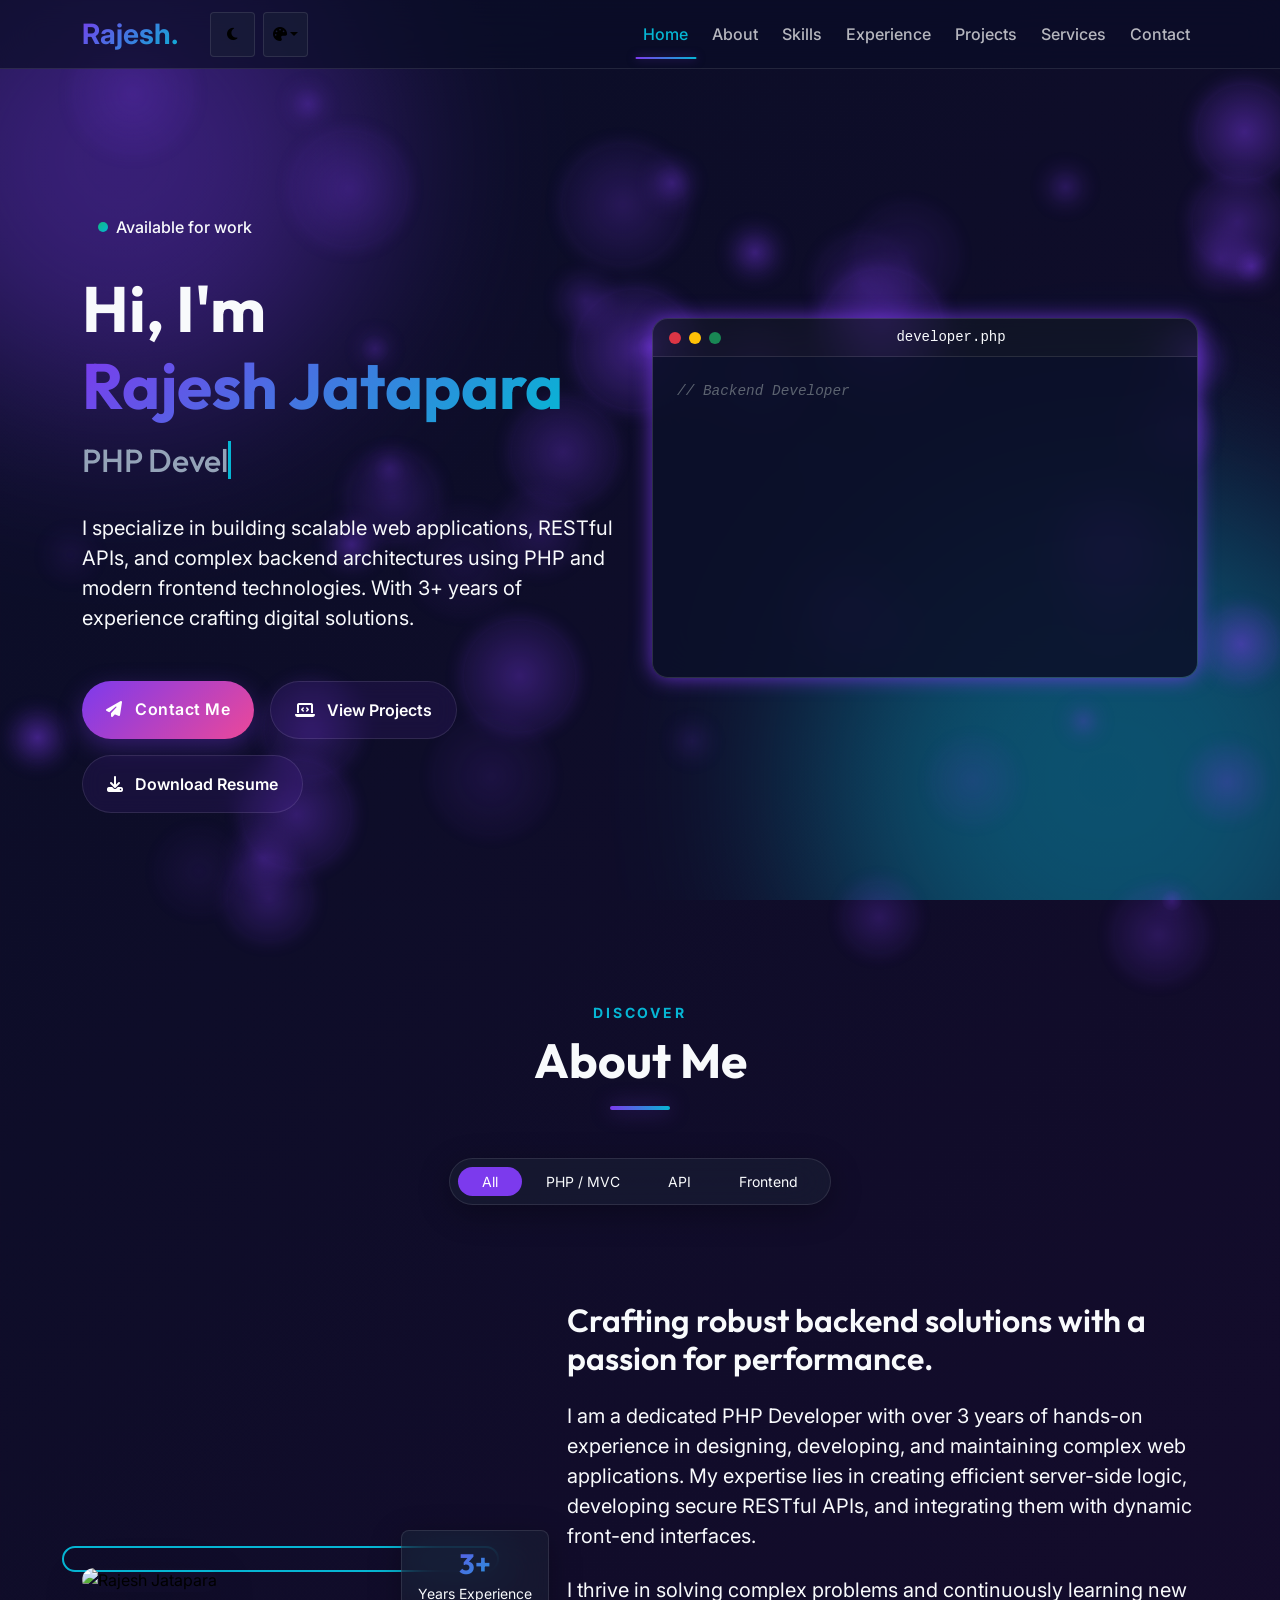
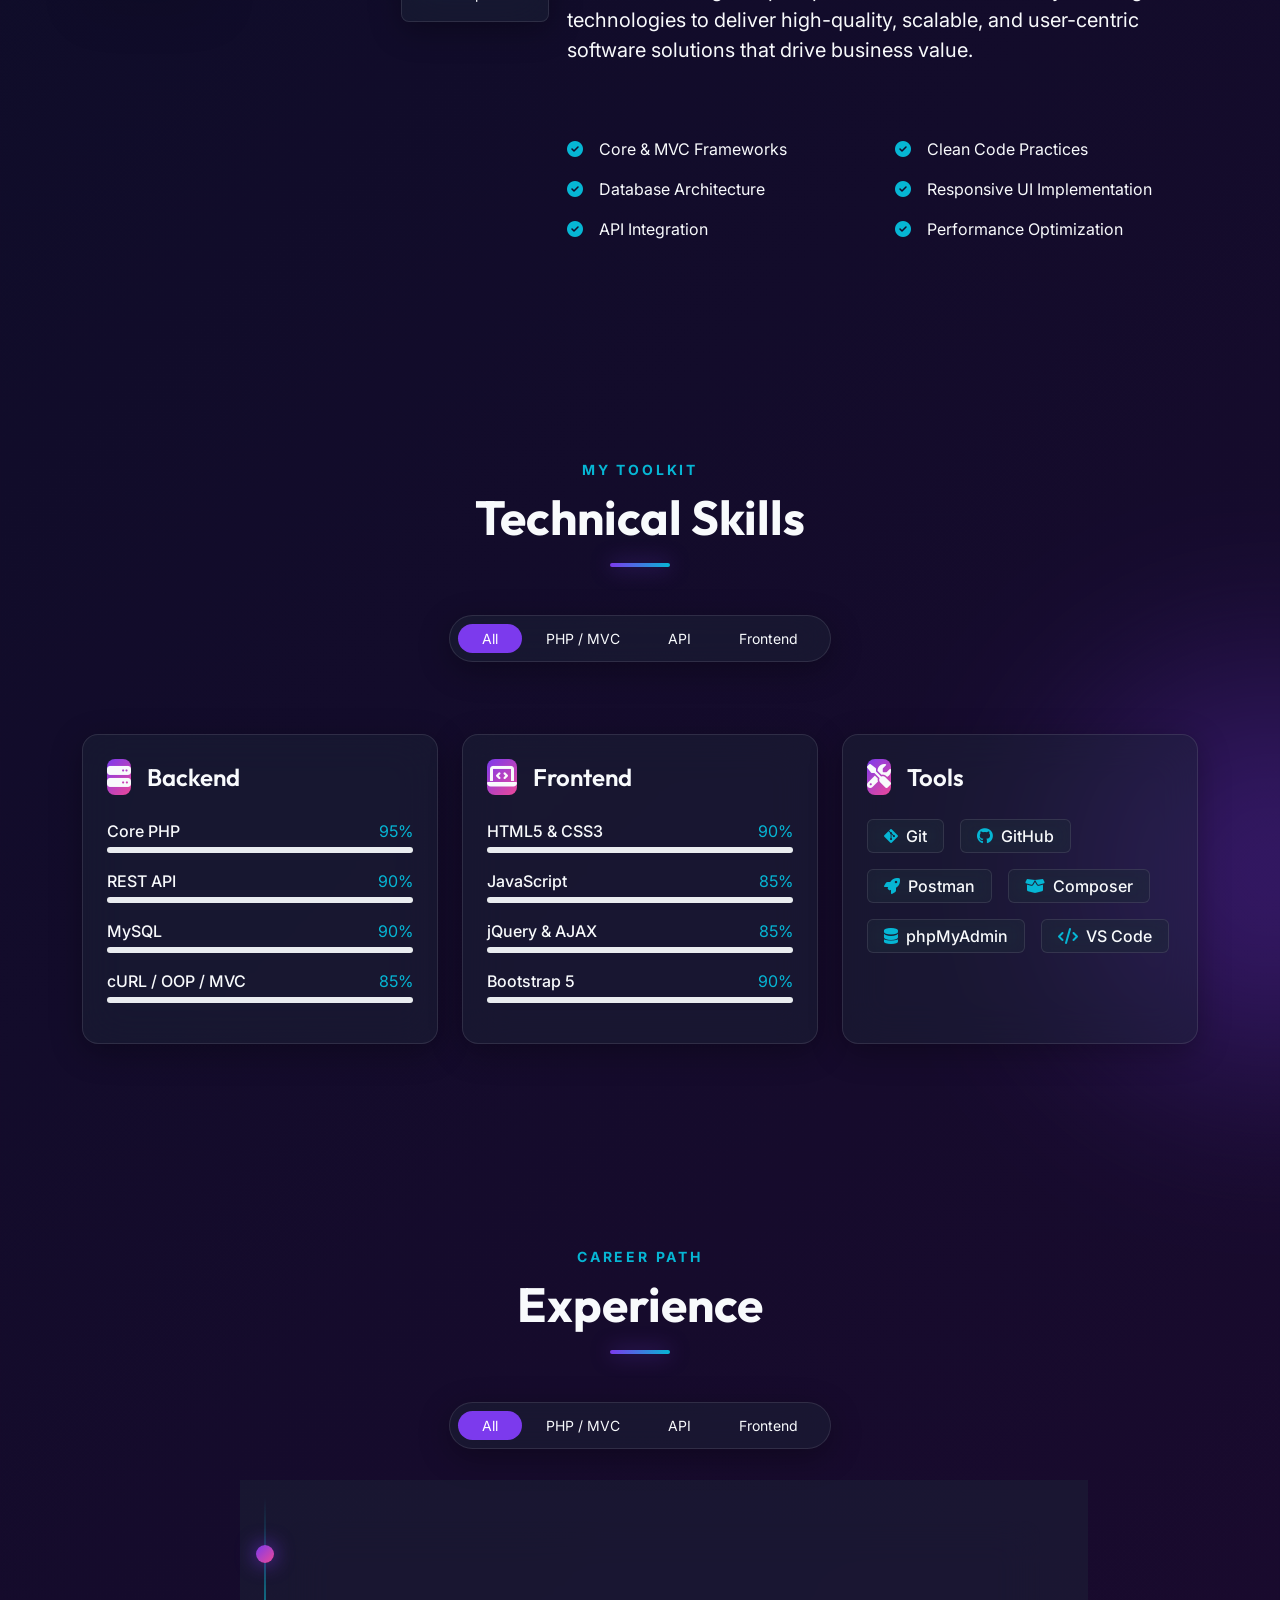
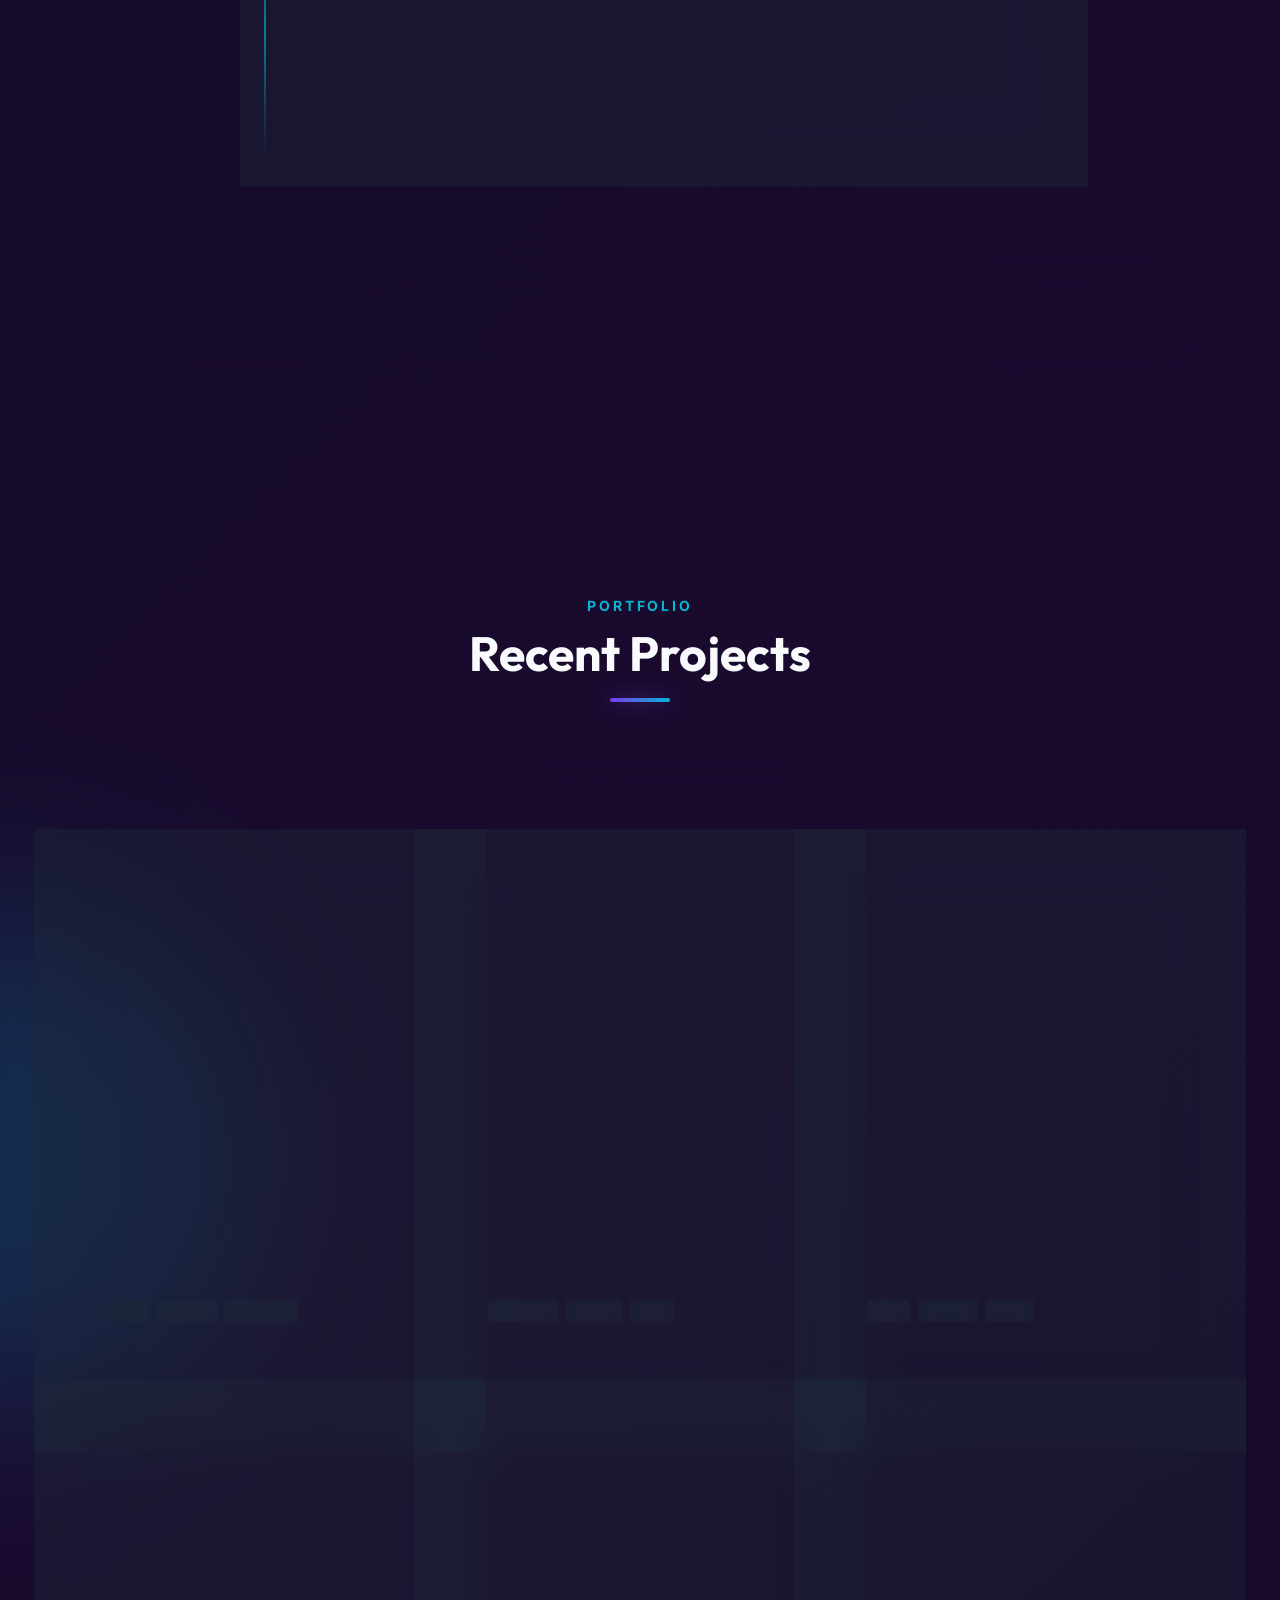
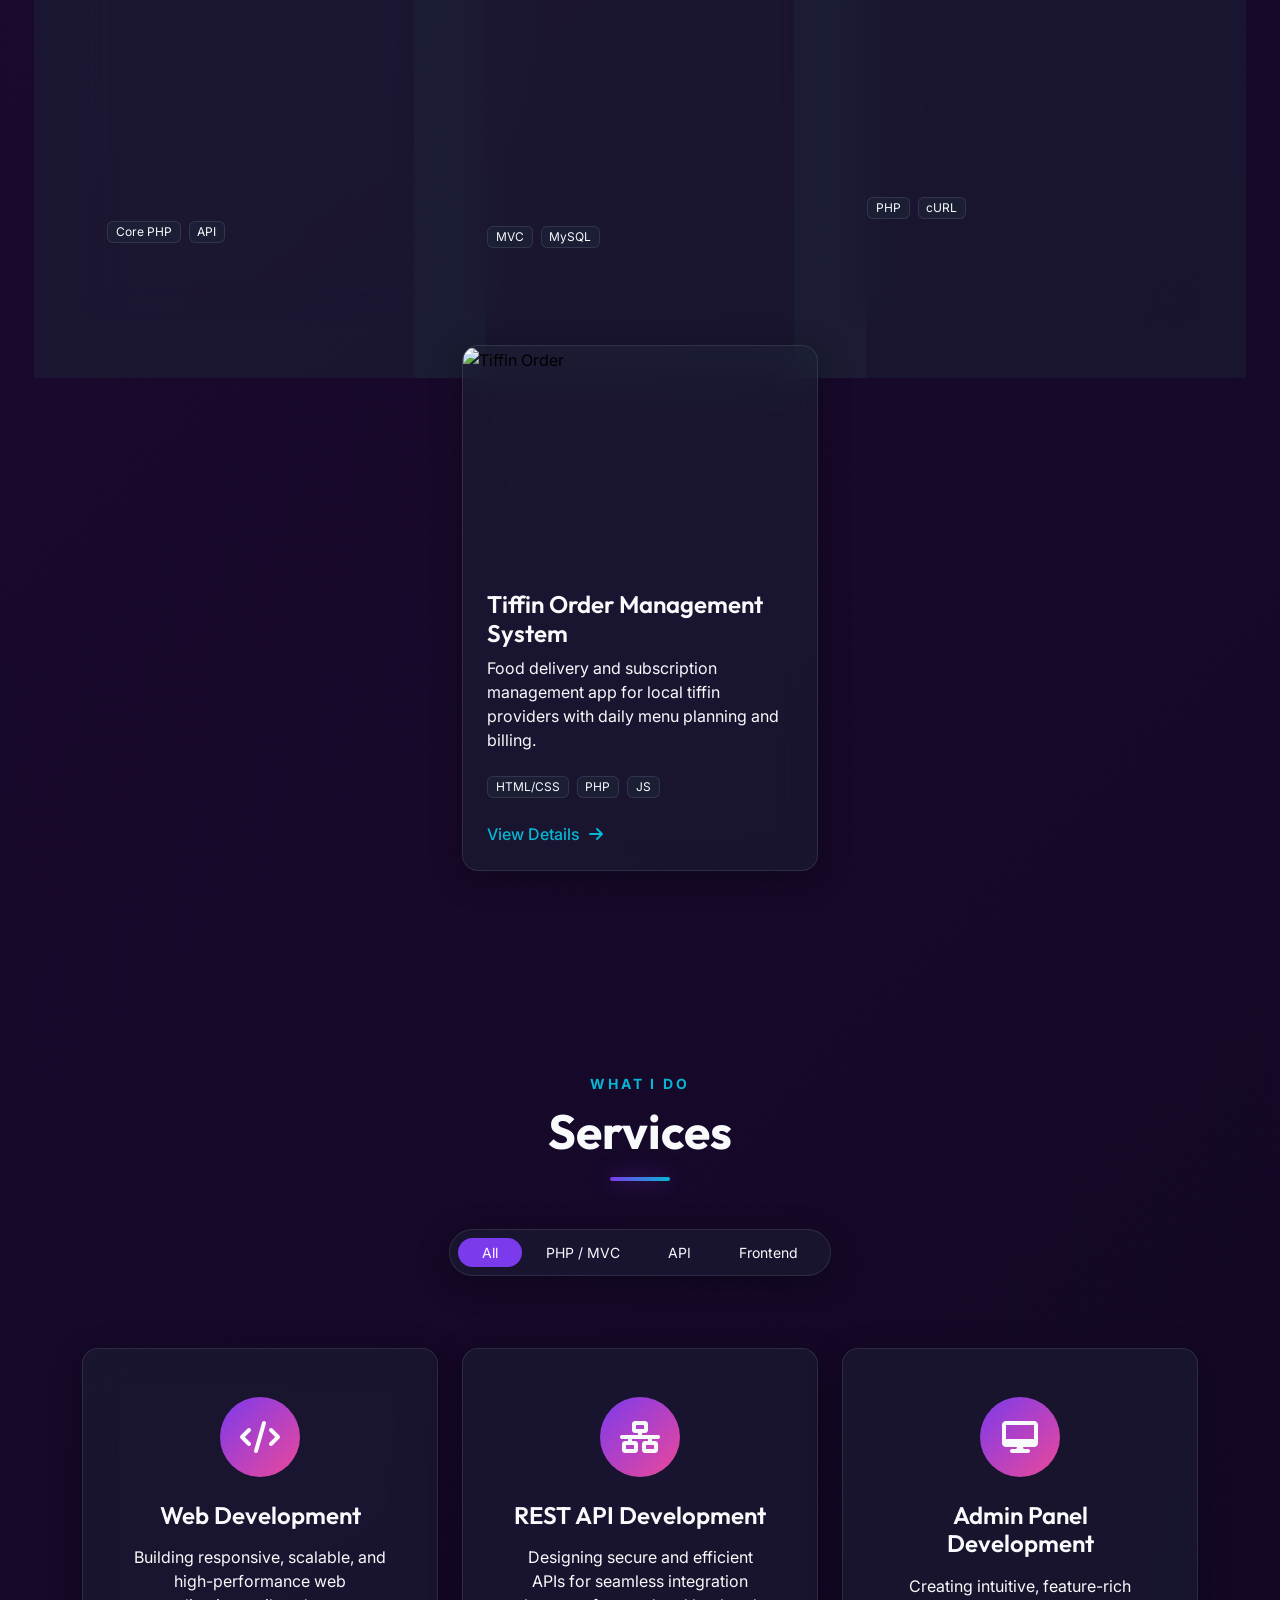
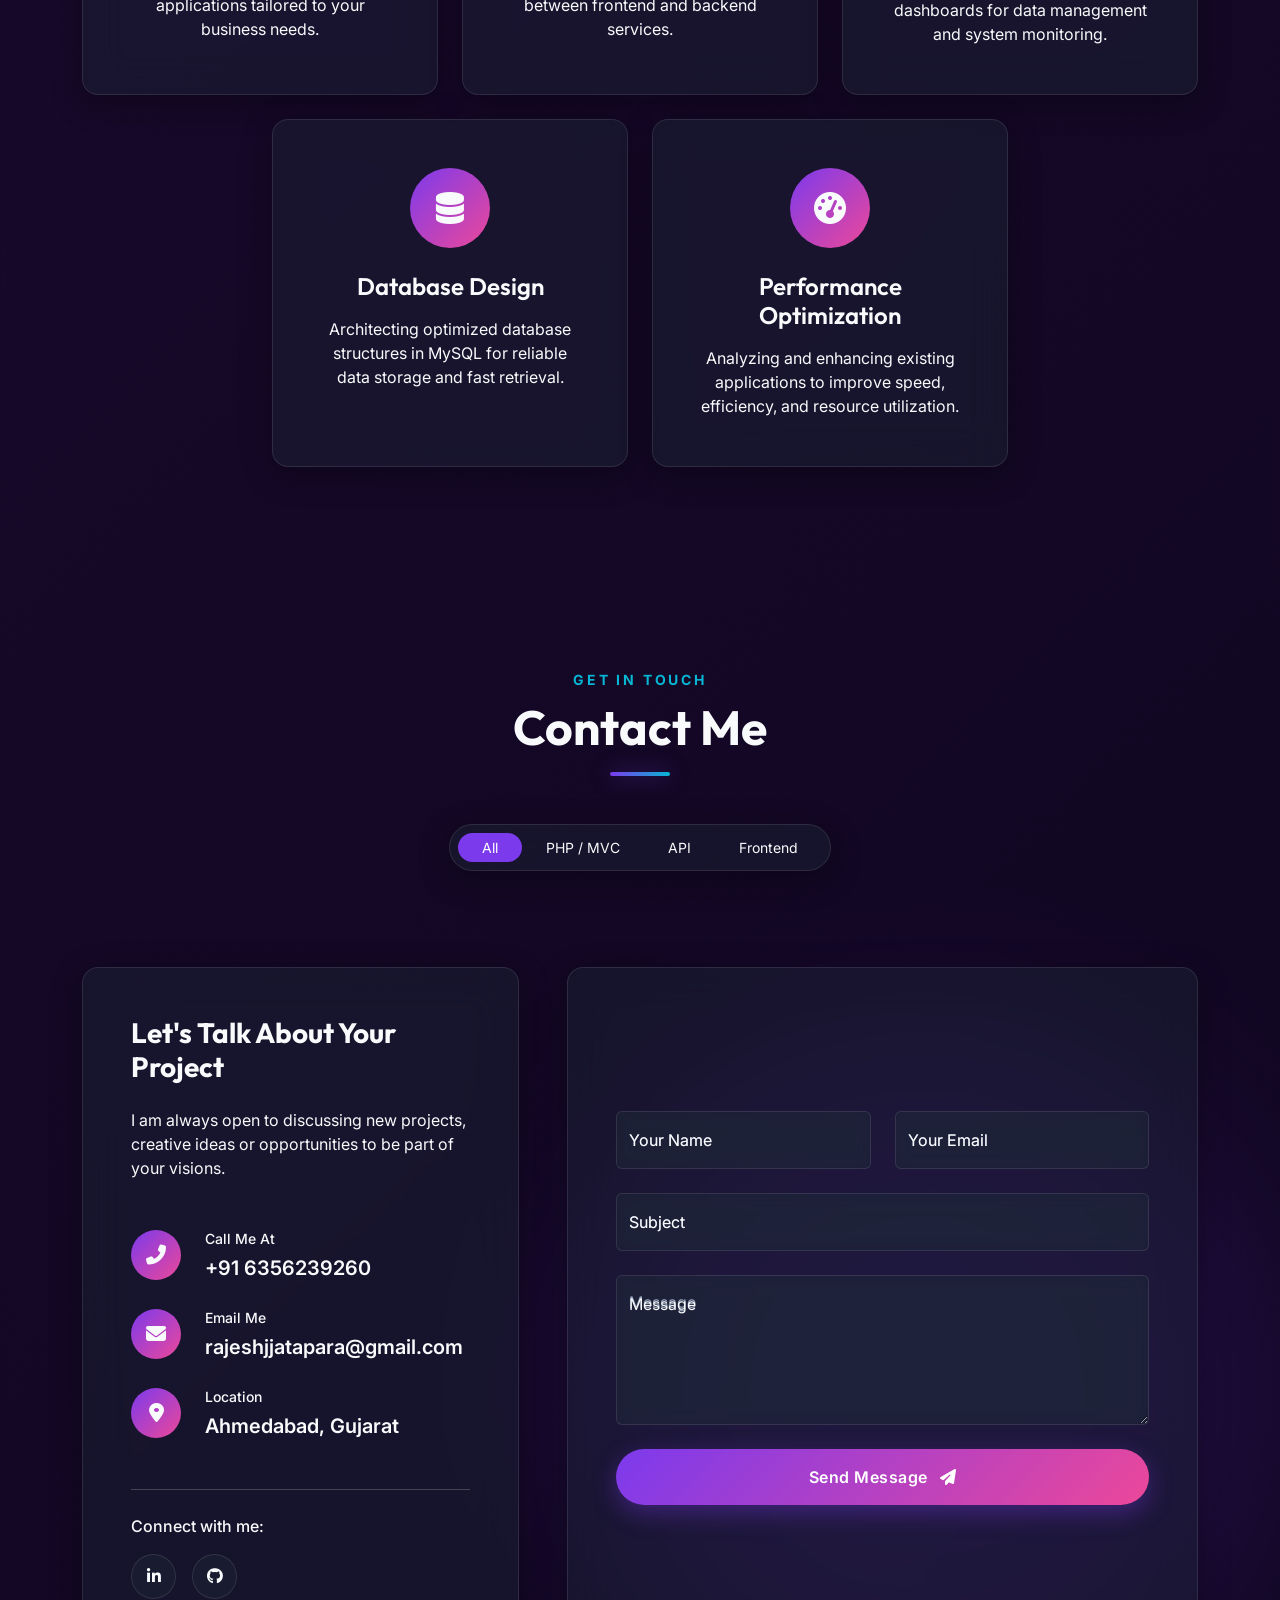
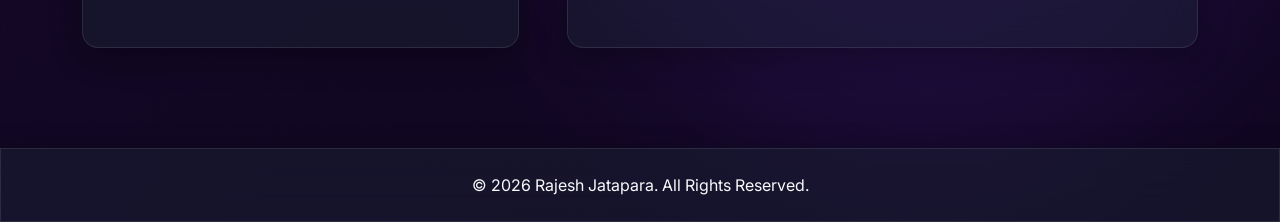
==== commit 637c26ab: "new desing updated" ====
--- a/index.html
+++ b/index.html
@@ -17,6 +17,20 @@
     <link rel="stylesheet" href="style.css">
 </head>
 <body class="d-flex flex-column min-vh-100">
+    <!-- Preloader -->
+    <div id="preloader">
+        <div class="loader-content text-center">
+            <h2 class="display-4 fw-bolder text-white mb-3 loader-text">Rajesh<span class="text-accent">.</span></h2>
+            <div class="loader-bar-container">
+                <div class="loader-bar"></div>
+            </div>
+        </div>
+    </div>
+    <!-- Scroll Progress Bar -->
+    <div id="scroll-progress-bar" class="scroll-progress-bar"></div>
+    
+    <!-- Floating Particles Background -->
+    <div id="particles-container" class="particles-container"></div>
     
     <!-- Navbar -->
     <nav id="navbar" class="navbar navbar-expand-lg fixed-top glass-nav">
@@ -25,6 +39,20 @@
             <button class="navbar-toggler border-0 shadow-none text-white" type="button" data-bs-toggle="collapse" data-bs-target="#navbarNav">
                 <i class="fas fa-bars fs-4"></i>
             </button>
+            <button id="theme-toggle" class="btn btn-sm glass-btn ms-3" title="Toggle Dark/Light Mode">
+                <i class="fas fa-moon"></i>
+            </button>
+                        <div class="color-picker dropdown ms-2">
+                <button class="btn btn-sm glass-btn dropdown-toggle" type="button" data-bs-toggle="dropdown" aria-expanded="false" title="Change Theme Color">
+                    <i class="fas fa-palette"></i>
+                </button>
+                <ul class="dropdown-menu dropdown-menu-end glass-card p-2 color-options" style="min-width: 80px;">
+                    <li class="mb-1"><button class="dropdown-item color-btn active rounded" data-color="purple" style="background: #7c3aed; height: 30px;" title="Purple"></button></li>
+                    <li class="mb-1"><button class="dropdown-item color-btn rounded" data-color="blue" style="background: #0284c7; height: 30px;" title="Blue"></button></li>
+                    <li class="mb-1"><button class="dropdown-item color-btn rounded" data-color="emerald" style="background: #10b981; height: 30px;" title="Emerald"></button></li>
+                    <li><button class="dropdown-item color-btn rounded" data-color="rose" style="background: #e11d48; height: 30px;" title="Rose"></button></li>
+                </ul>
+            </div>
             <div class="collapse navbar-collapse" id="navbarNav">
                 <ul class="navbar-nav ms-auto gap-2 fw-medium">
                     <li class="nav-item"><a class="nav-link nav-hover active" href="#home">Home</a></li>
@@ -48,7 +76,7 @@
         <div class="bg-shape-2"></div>
         <div class="container position-relative z-1">
             <div class="row align-items-center pt-5">
-                <div class="col-lg-8 col-xl-7 reveal-up">
+                <div class="col-lg-6 col-xl-6 reveal-up">
                     <div class="badge-glass mb-4 d-inline-flex align-items-center gap-2 px-3 py-2 rounded-pill mt-4">
                         <span class="status-dot blink"></span>
                         <span class="text-light fw-medium">Available for work</span>
@@ -75,6 +103,21 @@
                         </a>
                     </div>
                 </div>
+                <div class="col-lg-6 col-xl-6 reveal-right d-none d-lg-block">
+                    <div class="terminal-mockup glass-card rounded-4 overflow-hidden shadow-glow" data-tilt data-tilt-max="5" data-tilt-speed="400" data-tilt-glare data-tilt-max-glare="0.2">
+                        <div class="terminal-header d-flex align-items-center px-3 py-2 border-bottom" style="border-color: var(--glass-border) !important; background: rgba(0,0,0,0.2);">
+                            <div class="terminal-dots d-flex gap-2">
+                                <span class="dot bg-danger rounded-circle" style="width:12px; height:12px;"></span>
+                                <span class="dot bg-warning rounded-circle" style="width:12px; height:12px;"></span>
+                                <span class="dot bg-success rounded-circle" style="width:12px; height:12px;"></span>
+                            </div>
+                            <div class="terminal-title mx-auto text-light opacity-75 small font-monospace">developer.php</div>
+                        </div>
+                        <div class="terminal-body p-4 font-monospace text-start" style="height: 320px; overflow-y: hidden; background: rgba(10, 14, 39, 0.8);">
+                            <pre class="m-0"><code id="terminal-typewriter" class="text-light" style="font-size: 0.9rem;"></code></pre>
+                        </div>
+                    </div>
+                </div>
             </div>
         </div>
     </section>
@@ -86,6 +129,16 @@
                 <span class="text-accent text-uppercase fw-bold tracking-widest small">Discover</span>
                 <h2 class="display-5 fw-bold text-white mt-2">About Me</h2>
                 <div class="title-line mx-auto mt-3"></div>
+            </div>
+            <div class="row justify-content-center mb-5 reveal-up">
+                <div class="col-12 text-center">
+                    <div class="glass-card d-inline-flex p-2 rounded-pill project-filters">
+                        <button class="btn btn-sm rounded-pill px-4 filter-btn active" data-filter="all">All</button>
+                        <button class="btn btn-sm rounded-pill px-4 filter-btn" data-filter="php">PHP / MVC</button>
+                        <button class="btn btn-sm rounded-pill px-4 filter-btn" data-filter="api">API</button>
+                        <button class="btn btn-sm rounded-pill px-4 filter-btn" data-filter="frontend">Frontend</button>
+                    </div>
+                </div>
             </div>
             <div class="row align-items-center g-5 mt-3">
                 <div class="col-lg-5 reveal-left">
@@ -138,11 +191,21 @@
                 <h2 class="display-5 fw-bold text-white mt-2">Technical Skills</h2>
                 <div class="title-line mx-auto mt-3"></div>
             </div>
+            <div class="row justify-content-center mb-5 reveal-up">
+                <div class="col-12 text-center">
+                    <div class="glass-card d-inline-flex p-2 rounded-pill project-filters">
+                        <button class="btn btn-sm rounded-pill px-4 filter-btn active" data-filter="all">All</button>
+                        <button class="btn btn-sm rounded-pill px-4 filter-btn" data-filter="php">PHP / MVC</button>
+                        <button class="btn btn-sm rounded-pill px-4 filter-btn" data-filter="api">API</button>
+                        <button class="btn btn-sm rounded-pill px-4 filter-btn" data-filter="frontend">Frontend</button>
+                    </div>
+                </div>
+            </div>
 
             <div class="row g-4 mt-4">
                 <!-- Backend Skills -->
                 <div class="col-lg-4 col-md-6 reveal-up" style="transition-delay: 100ms;">
-                    <div class="glass-card h-100 p-4 rounded-4 skill-card">
+                    <div class="glass-card h-100 p-4 rounded-4 skill-card" data-tilt data-tilt-max="5" data-tilt-speed="400" data-tilt-glare data-tilt-max-glare="0.1">
                         <div class="d-flex align-items-center gap-3 mb-4">
                             <div class="icon-box bg-gradient rounded-3 text-white fs-4">
                                 <i class="fas fa-server"></i>
@@ -192,7 +255,7 @@
 
                 <!-- Frontend Skills -->
                 <div class="col-lg-4 col-md-6 reveal-up" style="transition-delay: 200ms;">
-                    <div class="glass-card h-100 p-4 rounded-4 skill-card">
+                    <div class="glass-card h-100 p-4 rounded-4 skill-card" data-tilt data-tilt-max="5" data-tilt-speed="400" data-tilt-glare data-tilt-max-glare="0.1">
                         <div class="d-flex align-items-center gap-3 mb-4">
                             <div class="icon-box bg-gradient rounded-3 text-white fs-4">
                                 <i class="fas fa-laptop-code"></i>
@@ -242,7 +305,7 @@
 
                 <!-- Tools -->
                 <div class="col-lg-4 col-md-12 reveal-up" style="transition-delay: 300ms;">
-                    <div class="glass-card h-100 p-4 rounded-4 skill-card">
+                    <div class="glass-card h-100 p-4 rounded-4 skill-card" data-tilt data-tilt-max="5" data-tilt-speed="400" data-tilt-glare data-tilt-max-glare="0.1">
                         <div class="d-flex align-items-center gap-3 mb-4">
                             <div class="icon-box bg-gradient rounded-3 text-white fs-4">
                                 <i class="fas fa-tools"></i>
@@ -270,6 +333,16 @@
                 <span class="text-accent text-uppercase fw-bold tracking-widest small">Career Path</span>
                 <h2 class="display-5 fw-bold text-white mt-2">Experience</h2>
                 <div class="title-line mx-auto mt-3"></div>
+            </div>
+            <div class="row justify-content-center mb-5 reveal-up">
+                <div class="col-12 text-center">
+                    <div class="glass-card d-inline-flex p-2 rounded-pill project-filters">
+                        <button class="btn btn-sm rounded-pill px-4 filter-btn active" data-filter="all">All</button>
+                        <button class="btn btn-sm rounded-pill px-4 filter-btn" data-filter="php">PHP / MVC</button>
+                        <button class="btn btn-sm rounded-pill px-4 filter-btn" data-filter="api">API</button>
+                        <button class="btn btn-sm rounded-pill px-4 filter-btn" data-filter="frontend">Frontend</button>
+                    </div>
+                </div>
             </div>
 
             <div class="timeline-container position-relative py-4 max-w-lg mx-auto mt-4">
@@ -331,11 +404,20 @@
                 <h2 class="display-5 fw-bold text-white mt-2">Recent Projects</h2>
                 <div class="title-line mx-auto mt-3"></div>
             </div>
+            <div class="row justify-content-center mb-5 reveal-up">
+                <div class="col-12 text-center">
+                    <div class="glass-card d-inline-flex p-2 rounded-pill project-filters">
+                        <button class="btn btn-sm rounded-pill px-4 filter-btn active" data-filter="all">All</button>
+                        <button class="btn btn-sm rounded-pill px-4 filter-btn" data-filter="php">PHP / MVC</button>
+                        <button class="btn btn-sm rounded-pill px-4 filter-btn" data-filter="api">API</button>
+                        <button class="btn btn-sm rounded-pill px-4 filter-btn" data-filter="frontend">Frontend</button>
+                    </div>
+                </div>
+            </div>
 
             <div class="row g-4 mt-4">
                 <!-- Project 1 -->
-                <div class="col-lg-4 col-md-6 reveal-up" style="transition-delay: 100ms;">
-                    <div class="project-card glass-card rounded-4 overflow-hidden h-100">
+                <div class="col-lg-4 col-md-6 reveal-up project-item" data-category="php frontend"> <div class="project-card glass-card rounded-4 overflow-hidden h-100" data-tilt data-tilt-max="3" data-tilt-speed="400">
                         <div class="project-img-wrapper position-relative overflow-hidden">
                             <div class="project-overlay d-flex align-items-center justify-content-center">
                                 <a href="#" class="btn btn-light rounded-circle shadow-lg icon-btn"><i class="fas fa-link"></i></a>
@@ -356,8 +438,7 @@
                 </div>
 
                 <!-- Project 2 -->
-                <div class="col-lg-4 col-md-6 reveal-up" style="transition-delay: 200ms;">
-                    <div class="project-card glass-card rounded-4 overflow-hidden h-100">
+                <div class="col-lg-4 col-md-6 reveal-up project-item" data-category="api php"> <div class="project-card glass-card rounded-4 overflow-hidden h-100" data-tilt data-tilt-max="3" data-tilt-speed="400">
                         <div class="project-img-wrapper position-relative overflow-hidden">
                             <div class="project-overlay d-flex align-items-center justify-content-center">
                                 <a href="#" class="btn btn-light rounded-circle shadow-lg icon-btn"><i class="fas fa-link"></i></a>
@@ -378,8 +459,7 @@
                 </div>
 
                 <!-- Project 3 -->
-                <div class="col-lg-4 col-md-6 reveal-up" style="transition-delay: 300ms;">
-                    <div class="project-card glass-card rounded-4 overflow-hidden h-100">
+                <div class="col-lg-4 col-md-6 reveal-up project-item" data-category="php frontend"> <div class="project-card glass-card rounded-4 overflow-hidden h-100" data-tilt data-tilt-max="3" data-tilt-speed="400">
                         <div class="project-img-wrapper position-relative overflow-hidden">
                             <div class="project-overlay d-flex align-items-center justify-content-center">
                                 <a href="#" class="btn btn-light rounded-circle shadow-lg icon-btn"><i class="fas fa-link"></i></a>
@@ -400,8 +480,7 @@
                 </div>
 
                 <!-- Project 4 -->
-                <div class="col-lg-4 col-md-6 reveal-up" style="transition-delay: 100ms;">
-                    <div class="project-card glass-card rounded-4 overflow-hidden h-100">
+                <div class="col-lg-4 col-md-6 reveal-up project-item" data-category="php api"> <div class="project-card glass-card rounded-4 overflow-hidden h-100" data-tilt data-tilt-max="3" data-tilt-speed="400">
                         <div class="project-img-wrapper position-relative overflow-hidden">
                             <div class="project-overlay d-flex align-items-center justify-content-center">
                                 <a href="#" class="btn btn-light rounded-circle shadow-lg icon-btn"><i class="fas fa-link"></i></a>
@@ -421,8 +500,7 @@
                 </div>
 
                 <!-- Project 5 -->
-                <div class="col-lg-4 col-md-6 reveal-up" style="transition-delay: 200ms;">
-                    <div class="project-card glass-card rounded-4 overflow-hidden h-100">
+                <div class="col-lg-4 col-md-6 reveal-up project-item" data-category="php"> <div class="project-card glass-card rounded-4 overflow-hidden h-100" data-tilt data-tilt-max="3" data-tilt-speed="400">
                         <div class="project-img-wrapper position-relative overflow-hidden">
                             <div class="project-overlay d-flex align-items-center justify-content-center">
                                 <a href="#" class="btn btn-light rounded-circle shadow-lg icon-btn"><i class="fas fa-link"></i></a>
@@ -442,8 +520,7 @@
                 </div>
 
                 <!-- Project 6 -->
-                <div class="col-lg-4 col-md-6 reveal-up" style="transition-delay: 300ms;">
-                    <div class="project-card glass-card rounded-4 overflow-hidden h-100">
+                <div class="col-lg-4 col-md-6 reveal-up project-item" data-category="api php"> <div class="project-card glass-card rounded-4 overflow-hidden h-100" data-tilt data-tilt-max="3" data-tilt-speed="400">
                         <div class="project-img-wrapper position-relative overflow-hidden">
                             <div class="project-overlay d-flex align-items-center justify-content-center">
                                 <a href="#" class="btn btn-light rounded-circle shadow-lg icon-btn"><i class="fas fa-link"></i></a>
@@ -463,8 +540,7 @@
                 </div>
 
                 <!-- Project 7 -->
-                <div class="col-lg-4 col-md-6 reveal-up mx-auto" style="transition-delay: 100ms;">
-                    <div class="project-card glass-card rounded-4 overflow-hidden h-100">
+                <div class="col-lg-4 col-md-6 reveal-up project-item mx-auto" data-category="frontend php"> <div class="project-card glass-card rounded-4 overflow-hidden h-100" data-tilt data-tilt-max="3" data-tilt-speed="400">
                         <div class="project-img-wrapper position-relative overflow-hidden">
                             <div class="project-overlay d-flex align-items-center justify-content-center">
                                 <a href="#" class="btn btn-light rounded-circle shadow-lg icon-btn"><i class="fas fa-link"></i></a>
@@ -496,10 +572,20 @@
                 <h2 class="display-5 fw-bold text-white mt-2">Services</h2>
                 <div class="title-line mx-auto mt-3"></div>
             </div>
+            <div class="row justify-content-center mb-5 reveal-up">
+                <div class="col-12 text-center">
+                    <div class="glass-card d-inline-flex p-2 rounded-pill project-filters">
+                        <button class="btn btn-sm rounded-pill px-4 filter-btn active" data-filter="all">All</button>
+                        <button class="btn btn-sm rounded-pill px-4 filter-btn" data-filter="php">PHP / MVC</button>
+                        <button class="btn btn-sm rounded-pill px-4 filter-btn" data-filter="api">API</button>
+                        <button class="btn btn-sm rounded-pill px-4 filter-btn" data-filter="frontend">Frontend</button>
+                    </div>
+                </div>
+            </div>
 
             <div class="row g-4 justify-content-center mt-4">
                 <div class="col-lg-4 col-md-6 reveal-up" style="transition-delay: 100ms;">
-                    <div class="service-card glass-card p-5 rounded-4 h-100 text-center">
+                    <div class="service-card glass-card p-5 rounded-4 h-100 text-center" data-tilt data-tilt-max="5" data-tilt-speed="400">
                         <div class="service-icon bg-gradient text-white fs-2 mb-4 mx-auto d-flex align-items-center justify-content-center rounded-circle" style="width: 80px; height: 80px;">
                             <i class="fas fa-code"></i>
                         </div>
@@ -508,7 +594,7 @@
                     </div>
                 </div>
                 <div class="col-lg-4 col-md-6 reveal-up" style="transition-delay: 200ms;">
-                    <div class="service-card glass-card p-5 rounded-4 h-100 text-center">
+                    <div class="service-card glass-card p-5 rounded-4 h-100 text-center" data-tilt data-tilt-max="5" data-tilt-speed="400">
                         <div class="service-icon bg-gradient text-white fs-2 mb-4 mx-auto d-flex align-items-center justify-content-center rounded-circle" style="width: 80px; height: 80px;">
                             <i class="fas fa-network-wired"></i>
                         </div>
@@ -517,7 +603,7 @@
                     </div>
                 </div>
                 <div class="col-lg-4 col-md-6 reveal-up" style="transition-delay: 300ms;">
-                    <div class="service-card glass-card p-5 rounded-4 h-100 text-center">
+                    <div class="service-card glass-card p-5 rounded-4 h-100 text-center" data-tilt data-tilt-max="5" data-tilt-speed="400">
                         <div class="service-icon bg-gradient text-white fs-2 mb-4 mx-auto d-flex align-items-center justify-content-center rounded-circle" style="width: 80px; height: 80px;">
                             <i class="fas fa-desktop"></i>
                         </div>
@@ -526,7 +612,7 @@
                     </div>
                 </div>
                 <div class="col-lg-4 col-md-6 reveal-up" style="transition-delay: 400ms;">
-                    <div class="service-card glass-card p-5 rounded-4 h-100 text-center">
+                    <div class="service-card glass-card p-5 rounded-4 h-100 text-center" data-tilt data-tilt-max="5" data-tilt-speed="400">
                         <div class="service-icon bg-gradient text-white fs-2 mb-4 mx-auto d-flex align-items-center justify-content-center rounded-circle" style="width: 80px; height: 80px;">
                             <i class="fas fa-database"></i>
                         </div>
@@ -535,7 +621,7 @@
                     </div>
                 </div>
                 <div class="col-lg-4 col-md-6 reveal-up" style="transition-delay: 500ms;">
-                    <div class="service-card glass-card p-5 rounded-4 h-100 text-center">
+                    <div class="service-card glass-card p-5 rounded-4 h-100 text-center" data-tilt data-tilt-max="5" data-tilt-speed="400">
                         <div class="service-icon bg-gradient text-white fs-2 mb-4 mx-auto d-flex align-items-center justify-content-center rounded-circle" style="width: 80px; height: 80px;">
                             <i class="fas fa-tachometer-alt"></i>
                         </div>
@@ -555,6 +641,16 @@
                 <span class="text-accent text-uppercase fw-bold tracking-widest small">Get In Touch</span>
                 <h2 class="display-5 fw-bold text-white mt-2">Contact Me</h2>
                 <div class="title-line mx-auto mt-3"></div>
+            </div>
+            <div class="row justify-content-center mb-5 reveal-up">
+                <div class="col-12 text-center">
+                    <div class="glass-card d-inline-flex p-2 rounded-pill project-filters">
+                        <button class="btn btn-sm rounded-pill px-4 filter-btn active" data-filter="all">All</button>
+                        <button class="btn btn-sm rounded-pill px-4 filter-btn" data-filter="php">PHP / MVC</button>
+                        <button class="btn btn-sm rounded-pill px-4 filter-btn" data-filter="api">API</button>
+                        <button class="btn btn-sm rounded-pill px-4 filter-btn" data-filter="frontend">Frontend</button>
+                    </div>
+                </div>
             </div>
 
             <div class="row g-5 justify-content-center mt-4">
@@ -666,6 +762,7 @@
     <script src="https://cdn.jsdelivr.net/npm/bootstrap@5.3.2/dist/js/bootstrap.bundle.min.css" crossorigin="anonymous"></script>
     <script src="https://cdn.jsdelivr.net/npm/bootstrap@5.3.2/dist/js/bootstrap.bundle.min.js"></script>
     <!-- Custom JS -->
+    <script src="https://cdnjs.cloudflare.com/ajax/libs/vanilla-tilt/1.8.1/vanilla-tilt.min.js"></script>
     <script src="script.js"></script>
 </body>
 </html>
--- a/style.css
+++ b/style.css
@@ -1,17 +1,43 @@
-/* CSS Variables for Premium Dark Theme */
+/* CSS Variables for Premium Modern Theme */
 :root {
-    --bg-color: #0F172A;
-    --primary-color: #2563EB;
-    --secondary-color: #1E293B;
-    --accent-color: #38BDF8;
-    --text-color: #F8FAFC;
+    --bg-color: #0a0e27;
+    --bg-gradient: linear-gradient(135deg, #0a0e27 0%, #1a0a2e 50%, #0f0620 100%);
+    --primary-color: #7c3aed;
+    --secondary-color: #6d28d9;
+    --accent-color: #06b6d4;
+    --accent-secondary: #ec4899;
+    
+    /* Text Colors */
+    --text-primary: #f8fafc;
+    --text-secondary: #cbd5e1;
+    --text-muted: #94a3b8;
+    --text-inverse: #0f172a;
+    
+    /* Glassmorphism */
     --glass-bg: rgba(30, 41, 59, 0.4);
-    --glass-border: rgba(255, 255, 255, 0.08);
+    --glass-border: rgba(255, 255, 255, 0.1);
     --glass-shadow: 0 8px 32px 0 rgba(0, 0, 0, 0.3);
+    
+    --nav-glass: rgba(10, 14, 39, 0.7);
+    --nav-glass-scrolled: rgba(10, 14, 39, 0.95);
+    
+    --glow-effect: rgba(124, 58, 237, 0.5);
     
     --font-heading: 'Outfit', sans-serif;
     --font-body: 'Inter', sans-serif;
 }
+
+/* Light Mode Theme */
+body.light-mode {
+    background: var(--bg-gradient) !important;
+}
+
+/* Bootstrap Theme Overrides */
+.text-white, .text-light, body .text-white, body .text-light { color: var(--text-primary) !important; }
+.text-white-50, body .text-white-50 { color: var(--text-muted) !important; }
+.opacity-75 { opacity: 1 !important; color: var(--text-secondary) !important; }
+h1, h2, h3, h4, h5, h6 { color: var(--text-primary) !important; }
+p { color: var(--text-secondary) !important; }
 
 /* Base Styles */
 body {
@@ -19,6 +45,58 @@
     color: var(--text-color);
     font-family: var(--font-body);
     overflow-x: hidden;
+    transition: all 0.5s cubic-bezier(0.4, 0, 0.2, 1);
+    min-height: 100vh;
+}
+
+body:not(.light-mode) {
+    background: var(--bg-gradient);
+}
+
+body.light-mode {
+    background: var(--bg-gradient) !important;
+}
+
+/* Scroll Progress Bar */
+.scroll-progress-bar {
+    position: fixed;
+    top: 0;
+    left: 0;
+    height: 3px;
+    background: linear-gradient(90deg, var(--primary-color), var(--accent-color), var(--accent-secondary));
+    background-size: 200% 100%;
+    width: 0%;
+    z-index: 9999;
+    box-shadow: 0 0 15px rgba(124, 58, 237, 0.6);
+    transition: width 0.1s linear;
+    animation: gradientShift 3s ease infinite;
+}
+
+/* Floating Particles */
+.particles-container {
+    position: fixed;
+    top: 0;
+    left: 0;
+    width: 100%;
+    height: 100%;
+    z-index: 1;
+    pointer-events: none;
+}
+
+.particle {
+    position: absolute;
+    border-radius: 50%;
+    pointer-events: none;
+}
+
+body:not(.light-mode) .particle {
+    background: radial-gradient(circle, rgba(124, 58, 237, 0.8), rgba(124, 58, 237, 0));
+    box-shadow: 0 0 20px rgba(124, 58, 237, 0.6);
+}
+
+body.light-mode .particle {
+    background: radial-gradient(circle, rgba(124, 58, 237, 0.4), rgba(124, 58, 237, 0));
+    box-shadow: 0 0 15px rgba(124, 58, 237, 0.3);
 }
 
 h1, h2, h3, h4, h5, h6 {
@@ -34,60 +112,166 @@
 }
 
 .text-gradient {
-    background: linear-gradient(135deg, var(--accent-color), #818cf8);
+    background: linear-gradient(135deg, var(--primary-color), var(--accent-color));
     -webkit-background-clip: text;
     -webkit-text-fill-color: transparent;
     background-clip: text;
+    animation: gradientShift 3s ease infinite;
+}
+
+@keyframes gradientShift {
+    0%, 100% { filter: hue-rotate(0deg); }
+    50% { filter: hue-rotate(10deg); }
 }
 
 .bg-gradient {
-    background: linear-gradient(135deg, var(--primary-color), var(--accent-color)) !important;
+    background: linear-gradient(135deg, var(--primary-color), var(--accent-secondary)) !important;
+    position: relative;
+    overflow: hidden;
+}
+
+.bg-gradient::before {
+    content: '';
+    position: absolute;
+    top: 0;
+    left: -100%;
+    width: 100%;
+    height: 100%;
+    background: linear-gradient(90deg, transparent, rgba(255,255,255,0.3), transparent);
+    animation: shimmer 3s infinite;
+}
+
+@keyframes shimmer {
+    0% { left: -100%; }
+    100% { left: 100%; }
 }
 
 /* Glassmorphism Utilities */
 .glass-nav {
-    background: rgba(15, 23, 42, 0.8);
-    backdrop-filter: blur(12px);
-    -webkit-backdrop-filter: blur(12px);
+    background: var(--nav-glass);
+    backdrop-filter: blur(20px);
+    -webkit-backdrop-filter: blur(20px);
     border-bottom: 1px solid var(--glass-border);
-    transition: all 0.3s ease;
-}
-
-.glass-nav.scrolled {
-    background: rgba(15, 23, 42, 0.95);
-    box-shadow: var(--glass-shadow);
-}
+    transition: all 0.4s cubic-bezier(0.4, 0, 0.2, 1);
+}
+
+
+
+
+
+
+
+
+
+body.light-mode 
 
 .glass-card {
     background: var(--glass-bg);
-    backdrop-filter: blur(16px);
-    -webkit-backdrop-filter: blur(16px);
+    backdrop-filter: blur(20px);
+    -webkit-backdrop-filter: blur(20px);
     border: 1px solid var(--glass-border);
     box-shadow: var(--glass-shadow);
-    transition: transform 0.3s ease, box-shadow 0.3s ease, border-color 0.3s ease;
+    transition: all 0.4s cubic-bezier(0.4, 0, 0.2, 1);
+    position: relative;
+    overflow: hidden;
+}
+
+body.light-mode .glass-card:hover {
+    background: rgba(124, 58, 237, 0.12);
+    border-color: rgba(124, 58, 237, 0.35);
+    box-shadow: 0 20px 60px rgba(124, 58, 237, 0.15);
+}
+
+body.light-mode .btn-gradient {
+    box-shadow: 0 8px 24px rgba(124, 58, 237, 0.25);
+}
+
+body.light-mode .btn-gradient:hover {
+    box-shadow: 0 15px 40px rgba(124, 58, 237, 0.35);
+}
+
+body.light-mode .btn-glass {
+    background: rgba(124, 58, 237, 0.12);
+    border-color: rgba(124, 58, 237, 0.3);
+    color: #1f2937 !important;
+}
+
+body.light-mode .btn-glass:hover {
+    background: rgba(124, 58, 237, 0.18);
+    border-color: rgba(124, 58, 237, 0.4);
+    box-shadow: 0 12px 32px rgba(124, 58, 237, 0.15);
+}
+
+body.light-mode .section-title {
+    color: #1f2937;
+}
+
+body.light-mode .title-line {
+    box-shadow: 0 0 20px rgba(124, 58, 237, 0.4);
+}
+
+body.light-mode .scroll-progress-bar {
+    box-shadow: 0 0 10px rgba(124, 58, 237, 0.5);
+}
+
+.glass-card {
+    background: var(--glass-bg);
+    backdrop-filter: blur(20px);
+    -webkit-backdrop-filter: blur(20px);
+    border: 1px solid var(--glass-border);
+    box-shadow: var(--glass-shadow);
+    transition: all 0.4s cubic-bezier(0.4, 0, 0.2, 1);
+    position: relative;
+    overflow: hidden;
+}
+
+.glass-card::before {
+    content: '';
+    position: absolute;
+    top: -50%;
+    right: -50%;
+    width: 100px;
+    height: 100px;
+    background: radial-gradient(circle, rgba(124, 58, 237, 0.3), transparent);
+    opacity: 0;
+    transition: all 0.6s ease;
 }
 
 .glass-card:hover {
-    transform: translateY(-5px);
-    box-shadow: 0 15px 45px rgba(0, 0, 0, 0.4);
-    border-color: rgba(255, 255, 255, 0.15);
+    transform: translateY(-8px);
+    box-shadow: 0 20px 60px rgba(124, 58, 237, 0.25);
+    border-color: rgba(124, 58, 237, 0.4);
+}
+
+.glass-card:hover::before {
+    opacity: 1;
+    animation: pulse-glow 1.5s ease infinite;
+}
+
+@keyframes pulse-glow {
+    0% { transform: translate(0, 0) scale(1); }
+    50% { transform: translate(20px, 20px) scale(1.2); }
+    100% { transform: translate(0, 0) scale(1); }
 }
 
 .glass-badge {
-    background: rgba(30, 41, 59, 0.6);
+    background: var(--glass-bg);
     border: 1px solid var(--glass-border);
     backdrop-filter: blur(8px);
+    color: var(--text-primary) !important;
 }
 
 .glass-input {
-    background: rgba(30, 41, 59, 0.5) !important;
+    background: var(--glass-bg) !important;
     border: 1px solid var(--glass-border) !important;
-    color: var(--text-color) !important;
+    color: var(--text-primary) !important;
     backdrop-filter: blur(8px);
 }
-
+.glass-input::placeholder {
+    color: var(--text-muted) !important;
+}
 .glass-input:focus {
-    background: rgba(30, 41, 59, 0.8) !important;
+    background: var(--bg-color) !important;
     border-color: var(--accent-color) !important;
     box-shadow: 0 0 0 0.25rem rgba(56, 189, 248, 0.25) !important;
 }
@@ -98,69 +282,112 @@
     transition: all 0.3s ease;
     width: 45px;
     height: 45px;
+    color: var(--text-color) !important;
+    display: flex;
+    align-items: center;
+    justify-content: center;
 }
 
 .glass-btn:hover {
     background: var(--primary-color);
     color: #fff !important;
     transform: translateY(-3px);
+    box-shadow: 0 8px 20px rgba(124, 58, 237, 0.4);
 }
 
 /* Buttons */
 .btn-gradient {
-    background: linear-gradient(135deg, var(--primary-color), var(--accent-color));
+    background: linear-gradient(135deg, var(--primary-color), var(--accent-secondary));
     color: white;
     border: none;
-    transition: all 0.3s ease;
-    box-shadow: 0 4px 15px rgba(37, 99, 235, 0.3);
+    transition: all 0.4s cubic-bezier(0.4, 0, 0.2, 1);
+    box-shadow: 0 8px 24px rgba(124, 58, 237, 0.35);
+    position: relative;
+    overflow: hidden;
+    font-weight: 600;
+    letter-spacing: 0.5px;
+}
+
+.btn-gradient::before {
+    content: '';
+    position: absolute;
+    top: 0;
+    left: -100%;
+    width: 100%;
+    height: 100%;
+    background: linear-gradient(90deg, transparent, rgba(255,255,255,0.3), transparent);
+    transition: left 0.5s ease;
+}
+
+.btn-gradient:hover::before {
+    left: 100%;
 }
 
 .btn-gradient:hover {
-    transform: translateY(-2px);
-    box-shadow: 0 8px 25px rgba(37, 99, 235, 0.5);
+    transform: translateY(-4px);
+    box-shadow: 0 15px 40px rgba(124, 58, 237, 0.5);
     color: white;
 }
 
 .btn-glass {
-    background: rgba(255, 255, 255, 0.05);
+    background: rgba(124, 58, 237, 0.1);
     color: white;
     border: 1px solid var(--glass-border);
     backdrop-filter: blur(10px);
-    transition: all 0.3s ease;
+    transition: all 0.4s cubic-bezier(0.4, 0, 0.2, 1);
+    position: relative;
+    overflow: hidden;
+    font-weight: 600;
+}
+
+.btn-glass::before {
+    content: '';
+    position: absolute;
+    inset: 0;
+    background: linear-gradient(135deg, rgba(124, 58, 237, 0.2), transparent);
+    opacity: 0;
+    transition: opacity 0.3s ease;
 }
 
 .btn-glass:hover {
-    background: rgba(255, 255, 255, 0.1);
+    background: rgba(124, 58, 237, 0.2);
     color: white;
-    transform: translateY(-2px);
-    border-color: rgba(255, 255, 255, 0.2);
+    transform: translateY(-4px);
+    border-color: rgba(124, 58, 237, 0.5);
+    box-shadow: 0 12px 32px rgba(124, 58, 237, 0.2);
+}
+
+.btn-glass:hover::before {
+    opacity: 1;
 }
 
 /* Navbar */
 .nav-hover {
     position: relative;
     color: rgba(255, 255, 255, 0.7) !important;
-    transition: color 0.3s ease;
+    transition: all 0.3s cubic-bezier(0.4, 0, 0.2, 1);
 }
 
 .nav-hover:hover, .nav-hover.active {
-    color: var(--text-color) !important;
+    color: var(--accent-color) !important;
 }
 
 .nav-hover::after {
     content: '';
     position: absolute;
     width: 0;
-    height: 2px;
-    bottom: 0;
+    height: 2.5px;
+    bottom: -5px;
     left: 50%;
     transform: translateX(-50%);
-    background-color: var(--accent-color);
-    transition: width 0.3s ease;
+    background: linear-gradient(90deg, var(--primary-color), var(--accent-color));
+    transition: width 0.4s cubic-bezier(0.4, 0, 0.2, 1);
+    border-radius: 2px;
+    box-shadow: 0 0 10px rgba(124, 58, 237, 0.5);
 }
 
 .nav-hover:hover::after, .nav-hover.active::after {
-    width: 80%;
+    width: 100%;
 }
 
 /* Typography & Layout Utilities */
@@ -178,6 +405,13 @@
     height: 4px;
     background: linear-gradient(90deg, var(--primary-color), var(--accent-color));
     border-radius: 2px;
+    box-shadow: 0 0 20px rgba(124, 58, 237, 0.6);
+    animation: expandLine 1.5s ease-in-out infinite;
+}
+
+@keyframes expandLine {
+    0%, 100% { width: 60px; }
+    50% { width: 80px; }
 }
 
 .max-w-lg {
@@ -200,6 +434,7 @@
     width: 500px;
     height: 500px;
     background: var(--primary-color);
+    animation: float1 15s ease-in-out infinite;
 }
 
 .bg-shape-2 {
@@ -208,6 +443,7 @@
     width: 600px;
     height: 600px;
     background: var(--accent-color);
+    animation: float2 20s ease-in-out infinite;
 }
 
 .bg-shape-3 {
@@ -217,6 +453,7 @@
     height: 400px;
     background: var(--primary-color);
     opacity: 0.3;
+    animation: float1 18s ease-in-out infinite;
 }
 
 .bg-shape-4 {
@@ -226,6 +463,7 @@
     height: 500px;
     background: var(--accent-color);
     opacity: 0.2;
+    animation: float2 22s ease-in-out infinite;
 }
 
 .bg-shape-5 {
@@ -235,6 +473,76 @@
     height: 700px;
     background: var(--primary-color);
     opacity: 0.15;
+    animation: float1 25s ease-in-out infinite;
+}
+
+
+
+
+
+body.light-mode .status-dot {
+    box-shadow: 0 0 0 0 rgba(124, 58, 237, 0.5);
+}
+
+body.light-mode .experience-badge {
+    background: rgba(124, 58, 237, 0.1);
+    border: 1px solid rgba(124, 58, 237, 0.2);
+}
+
+body.light-mode .skill-item .text-light {
+    color: #374151 !important;
+}
+
+body.light-mode .project-overlay {
+    position: absolute;
+    top: 0;
+    left: 0;
+    width: 100%;
+    height: 100%;
+    background: linear-gradient(135deg, rgba(124, 58, 237, 0.8), rgba(6, 182, 212, 0.6));
+    opacity: 0;
+    z-index: 1;
+    transition: opacity 0.4s cubic-bezier(0.4, 0, 0.2, 1);
+    backdrop-filter: blur(5px);
+    display: flex;
+    align-items: center;
+    justify-content: center;
+}
+body.light-mode .project-overlay {
+    background: linear-gradient(135deg, rgba(124, 58, 237, 0.6), rgba(6, 182, 212, 0.4));
+}
+
+body.light-mode .stat-card {
+    background: rgba(124, 58, 237, 0.08);
+}
+
+
+
+@keyframes float1 {
+    0%, 100% { transform: translate(0, 0) scale(1); }
+    50% { transform: translate(30px, -30px) scale(1.05); }
+}
+
+@keyframes float2 {
+    0%, 100% { transform: translate(0, 0) scale(1); }
+    50% { transform: translate(-40px, 40px) scale(1.08); }
+}
+
+@keyframes float-particle {
+    0% {
+        transform: translate(0, 0) scale(1);
+        opacity: 0;
+    }
+    10% {
+        opacity: var(--particle-opacity, 0.3);
+    }
+    90% {
+        opacity: var(--particle-opacity, 0.3);
+    }
+    100% {
+        transform: translate(var(--tx, 100px), var(--ty, -100px)) scale(0.5);
+        opacity: 0;
+    }
 }
 
 /* Animations */
@@ -260,11 +568,13 @@
 
 .status-dot.blink {
     animation: pulse-dot 2s infinite;
+    background: linear-gradient(135deg, #10b981, #06b6d4);
 }
 
 @keyframes pulse-dot {
     0% { box-shadow: 0 0 0 0 rgba(16, 185, 129, 0.7); }
-    70% { box-shadow: 0 0 0 10px rgba(16, 185, 129, 0); }
+    50% { box-shadow: 0 0 0 12px rgba(16, 185, 129, 0.2); }
+    70% { box-shadow: 0 0 0 15px rgba(16, 185, 129, 0); }
     100% { box-shadow: 0 0 0 0 rgba(16, 185, 129, 0); }
 }
 
@@ -272,7 +582,7 @@
 .reveal-up {
     opacity: 0;
     transform: translateY(50px);
-    transition: all 0.8s cubic-bezier(0.5, 0, 0, 1);
+    transition: all 0.9s cubic-bezier(0.34, 1.56, 0.64, 1);
 }
 
 .reveal-up.active {
@@ -283,7 +593,7 @@
 .reveal-left {
     opacity: 0;
     transform: translateX(-50px);
-    transition: all 0.8s cubic-bezier(0.5, 0, 0, 1);
+    transition: all 0.9s cubic-bezier(0.34, 1.56, 0.64, 1);
 }
 
 .reveal-left.active {
@@ -294,7 +604,7 @@
 .reveal-right {
     opacity: 0;
     transform: translateX(50px);
-    transition: all 0.8s cubic-bezier(0.5, 0, 0, 1);
+    transition: all 0.9s cubic-bezier(0.34, 1.56, 0.64, 1);
 }
 
 .reveal-right.active {
@@ -368,18 +678,25 @@
 }
 
 .shadow-glow {
-    box-shadow: 0 0 15px var(--accent-color);
+    box-shadow: 0 0 20px rgba(124, 58, 237, 0.8);
+    animation: glow-pulse 2s ease-in-out infinite;
+}
+
+@keyframes glow-pulse {
+    0%, 100% { box-shadow: 0 0 20px rgba(124, 58, 237, 0.8); }
+    50% { box-shadow: 0 0 30px rgba(124, 58, 237, 1); }
 }
 
 /* Projects */
 .project-img-wrapper {
     height: 220px;
+    position: relative;
 }
 
 .project-img {
     height: 100%;
     object-fit: cover;
-    transition: transform 0.5s ease;
+    transition: transform 0.6s cubic-bezier(0.4, 0, 0.2, 1);
 }
 
 .project-overlay {
@@ -388,19 +705,40 @@
     left: 0;
     width: 100%;
     height: 100%;
-    background: rgba(15, 23, 42, 0.7);
+    background: linear-gradient(135deg, rgba(124, 58, 237, 0.8), rgba(6, 182, 212, 0.6));
     opacity: 0;
     z-index: 1;
-    transition: opacity 0.3s ease;
-    backdrop-filter: blur(3px);
+    transition: opacity 0.4s cubic-bezier(0.4, 0, 0.2, 1);
+    backdrop-filter: blur(5px);
+    display: flex;
+    align-items: center;
+    justify-content: center;
+}
+body.light-mode .project-overlay {
+    background: linear-gradient(135deg, rgba(124, 58, 237, 0.6), rgba(6, 182, 212, 0.4));
 }
 
 .project-card:hover .project-overlay {
-    opacity: 1;
+    position: absolute;
+    top: 0;
+    left: 0;
+    width: 100%;
+    height: 100%;
+    background: linear-gradient(135deg, rgba(124, 58, 237, 0.8), rgba(6, 182, 212, 0.6));
+    opacity: 0;
+    z-index: 1;
+    transition: opacity 0.4s cubic-bezier(0.4, 0, 0.2, 1);
+    backdrop-filter: blur(5px);
+    display: flex;
+    align-items: center;
+    justify-content: center;
+}
+body.light-mode .project-overlay {
+    background: linear-gradient(135deg, rgba(124, 58, 237, 0.6), rgba(6, 182, 212, 0.4));
 }
 
 .project-card:hover .project-img {
-    transform: scale(1.1);
+    transform: scale(1.12) rotate(1deg);
 }
 
 .icon-btn {
@@ -478,3 +816,326 @@
 .hover-accent:hover {
     color: var(--accent-color) !important;
 }
+/* Responsive Improvements */
+@media (max-width: 991px) {
+    .navbar .container {
+        padding-inline: 1rem;
+    }
+
+    .navbar-collapse {
+        background: rgba(15, 23, 42, 0.95);
+        border: 1px solid var(--glass-border);
+        border-radius: 1rem;
+        margin-top: 0.75rem;
+        padding: 1rem;
+    }
+
+    .navbar-nav {
+        gap: 0.25rem !important;
+    }
+
+    .navbar-nav .nav-item {
+        width: 100%;
+    }
+
+    .navbar-nav .nav-link {
+        display: block;
+        padding: 0.7rem 0;
+    }
+
+    .hero-section {
+        min-height: auto;
+        padding-top: 7rem;
+        padding-bottom: 4rem;
+    }
+
+    .hero-section h1 {
+        font-size: clamp(2.2rem, 5vw, 3.2rem);
+    }
+
+    .hero-section h2 {
+        font-size: clamp(1.2rem, 3vw, 1.8rem);
+    }
+
+    .hero-section .d-flex.flex-wrap.gap-3 {
+        flex-direction: column;
+        align-items: stretch;
+    }
+
+    .hero-section .d-flex.flex-wrap.gap-3 .btn {
+        width: 100%;
+        justify-content: center;
+    }
+
+    .about-image-wrapper {
+        max-width: 360px;
+        margin: 0 auto 2rem;
+    }
+
+    .experience-badge {
+        bottom: -20px;
+        right: 10px;
+    }
+
+    .section-padding {
+        padding-top: 80px;
+        padding-bottom: 80px;
+    }
+}
+
+@media (max-width: 767px) {
+    .section-padding {
+        padding-top: 70px;
+        padding-bottom: 70px;
+    }
+
+    .display-3 {
+        font-size: 2.4rem !important;
+    }
+
+    .display-5 {
+        font-size: 2rem !important;
+    }
+
+    .section-title h2 {
+        font-size: 2rem;
+    }
+
+    .hero-section p {
+        font-size: 1rem !important;
+    }
+
+    .skill-card,
+    .project-card,
+    .stat-card,
+    .glass-card {
+    background: var(--glass-bg);
+    backdrop-filter: blur(20px);
+    -webkit-backdrop-filter: blur(20px);
+    border: 1px solid var(--glass-border);
+    box-shadow: var(--glass-shadow);
+    transition: all 0.4s cubic-bezier(0.4, 0, 0.2, 1);
+    position: relative;
+    overflow: hidden;
+}
+
+    .timeline-line {
+        left: 10px;
+    }
+
+    .timeline-dot {
+        left: 2px;
+        width: 16px;
+        height: 16px;
+    }
+
+    .timeline-container .glass-card {
+    background: var(--glass-bg);
+    backdrop-filter: blur(20px);
+    -webkit-backdrop-filter: blur(20px);
+    border: 1px solid var(--glass-border);
+    box-shadow: var(--glass-shadow);
+    transition: all 0.4s cubic-bezier(0.4, 0, 0.2, 1);
+    position: relative;
+    overflow: hidden;
+}
+
+    .project-img-wrapper {
+        height: 190px;
+    }
+
+    .statistics-section .row > div {
+        width: 50%;
+    }
+
+    .back-to-top {
+        width: 44px;
+        height: 44px;
+        bottom: 20px;
+        right: 20px;
+    }
+}
+
+@media (max-width: 575px) {
+    .container {
+        padding-left: 1rem;
+        padding-right: 1rem;
+    }
+
+    .navbar-brand {
+        font-size: 1.25rem;
+    }
+
+    .badge-glass {
+        font-size: 0.9rem;
+    }
+
+    .btn-gradient,
+    .btn-glass {
+        padding: 0.9rem 1rem !important;
+        font-size: 0.95rem;
+    }
+
+    .about-image-wrapper {
+        max-width: 280px;
+    }
+
+    .experience-badge {
+        position: relative;
+        bottom: auto;
+        right: auto;
+        display: inline-flex;
+        margin-top: 1rem;
+    }
+
+    .statistics-section .row > div {
+        width: 100%;
+    }
+
+    .project-img-wrapper {
+        height: 180px;
+    }
+
+    .tools-grid .badge {
+        width: 100%;
+        justify-content: center;
+        text-align: center;
+    }
+
+    .custom-list li {
+        font-size: 0.95rem;
+    }
+
+    body.light-mode .navbar-collapse {
+        background: rgba(255, 255, 255, 0.95);
+        border-color: rgba(124, 58, 237, 0.2);
+    }
+}
+
+/* Preloader */
+#preloader {
+    position: fixed;
+    top: 0;
+    left: 0;
+    width: 100%;
+    height: 100%;
+    background: var(--bg-color);
+    z-index: 99999;
+    display: flex;
+    justify-content: center;
+    align-items: center;
+    transition: opacity 0.5s ease, visibility 0.5s ease;
+}
+
+#preloader.loaded {
+    opacity: 0;
+    visibility: hidden;
+}
+
+.loader-bar-container {
+    width: 200px;
+    height: 4px;
+    background: var(--glass-border);
+    border-radius: 4px;
+    overflow: hidden;
+    margin: 0 auto;
+}
+
+.loader-bar {
+    width: 0%;
+    height: 100%;
+    background: linear-gradient(90deg, var(--primary-color), var(--accent-color));
+    animation: loadBar 2s cubic-bezier(0.4, 0, 0.2, 1) forwards;
+}
+
+@keyframes loadBar {
+    0% { width: 0%; }
+    50% { width: 70%; }
+    100% { width: 100%; }
+}
+
+.loader-text {
+    animation: pulse 1.5s infinite;
+}
+
+@keyframes pulse {
+    0%, 100% { opacity: 1; }
+    50% { opacity: 0.5; }
+}
+
+/* Color Picker */
+.color-picker .dropdown-menu {
+    min-width: unset;
+}
+
+.color-btn {
+    width: 100%;
+    border: 2px solid transparent;
+    transition: all 0.2s ease;
+}
+
+.color-btn:hover {
+    transform: scale(1.1);
+}
+
+.color-btn.active {
+    border-color: var(--text-primary);
+    box-shadow: 0 0 10px rgba(255,255,255,0.5);
+}
+
+/* Advanced Cursor */
+.glow-cursor {
+    transition: width 0.3s, height 0.3s, background 0.3s, border 0.3s;
+    display: flex;
+    align-items: center;
+    justify-content: center;
+    color: transparent;
+    font-size: 8px;
+    font-weight: bold;
+    text-transform: uppercase;
+    letter-spacing: 1px;
+}
+
+.glow-cursor.hover {
+    width: 60px !important;
+    height: 60px !important;
+    left: calc(var(--x) - 30px) !important;
+    top: calc(var(--y) - 30px) !important;
+    background: var(--glass-bg);
+    backdrop-filter: blur(4px);
+    border: 1px solid var(--accent-color) !important;
+    color: var(--text-primary);
+}
+
+/* Terminal */
+.terminal-mockup {
+    transform-style: preserve-3d;
+    transform: perspective(1000px);
+}
+
+#terminal-typewriter .keyword { color: #c678dd; }
+#terminal-typewriter .string { color: #98c379; }
+#terminal-typewriter .function { color: #61afef; }
+#terminal-typewriter .comment { color: #5c6370; font-style: italic; }
+#terminal-typewriter .variable { color: #e06c75; }
+
+/* Filter Buttons */
+.filter-btn {
+    background: transparent;
+    color: var(--text-primary);
+    border: none;
+    transition: all 0.3s ease;
+}
+
+.filter-btn:hover, .filter-btn.active {
+    background: var(--primary-color);
+    color: #fff !important;
+}
+
+.project-item {
+    transition: all 0.5s ease;
+}
+
+.project-item.hide {
+    display: none;
+}
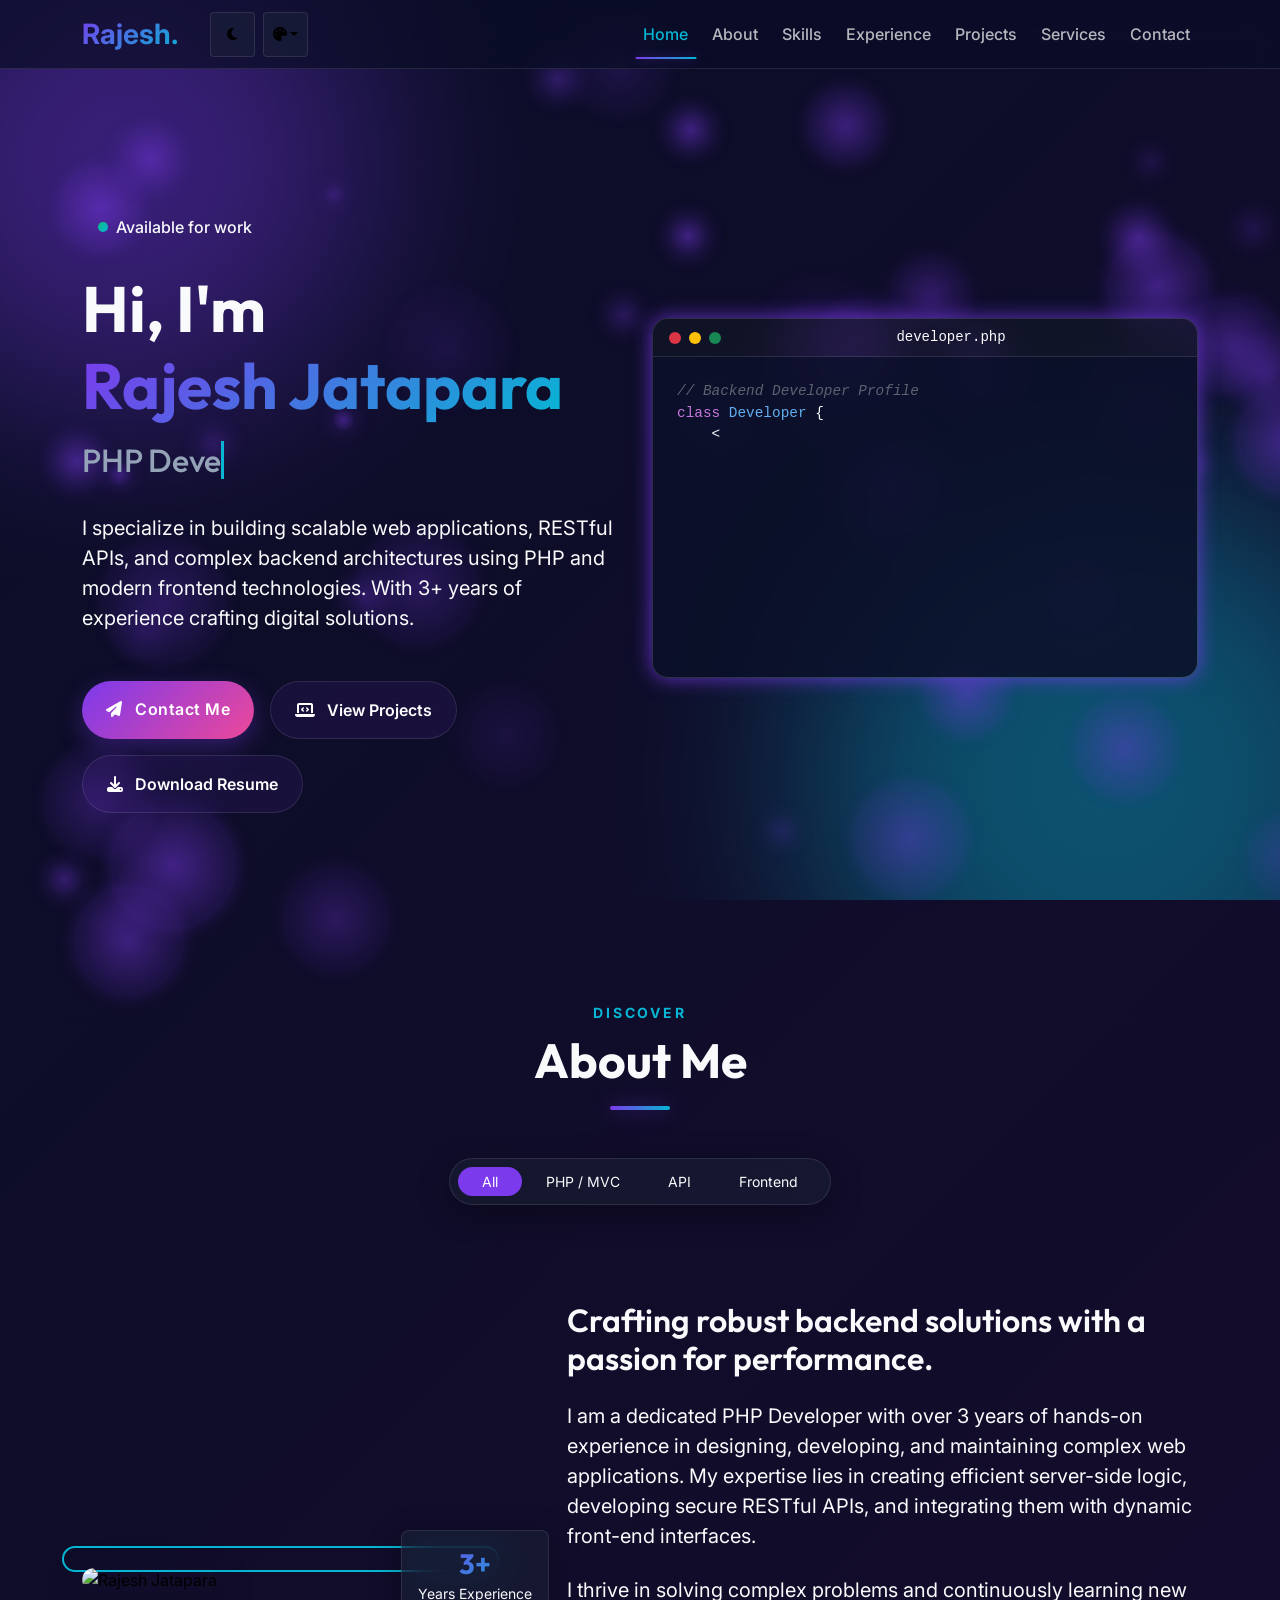
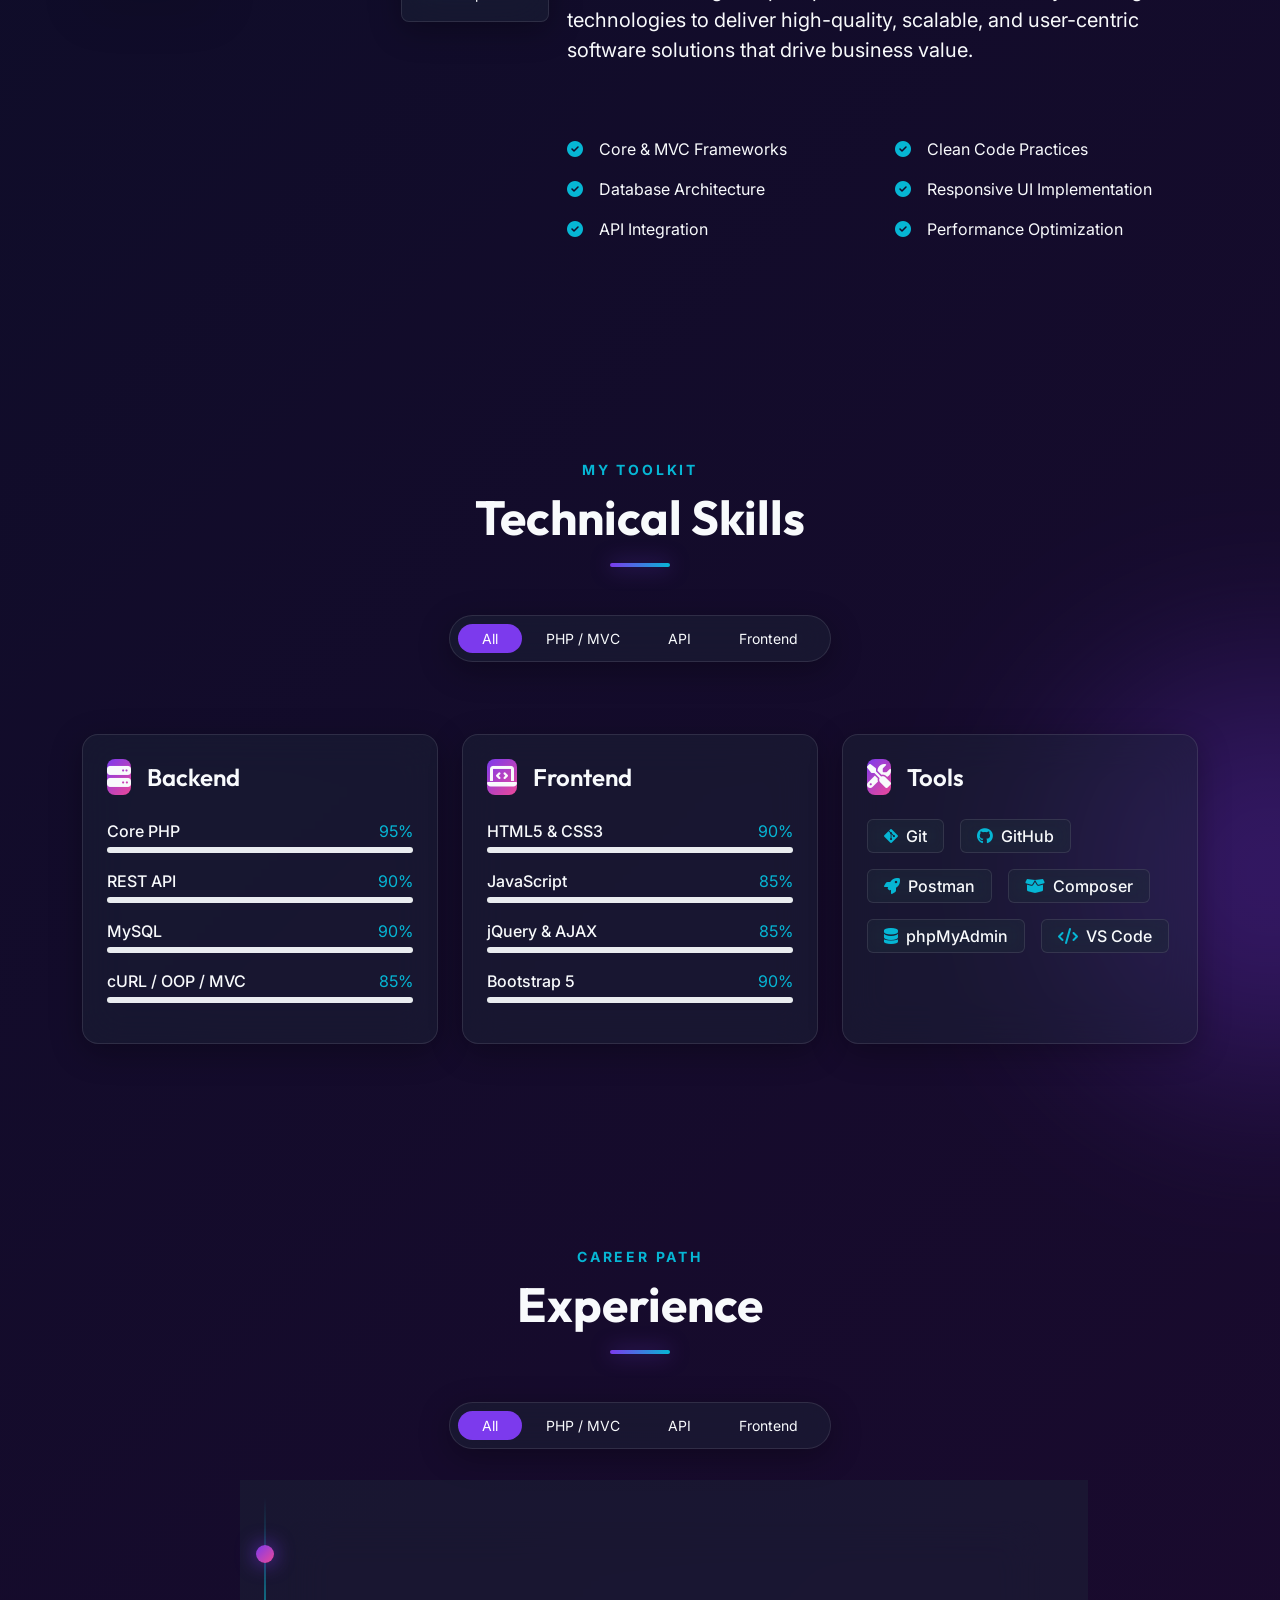
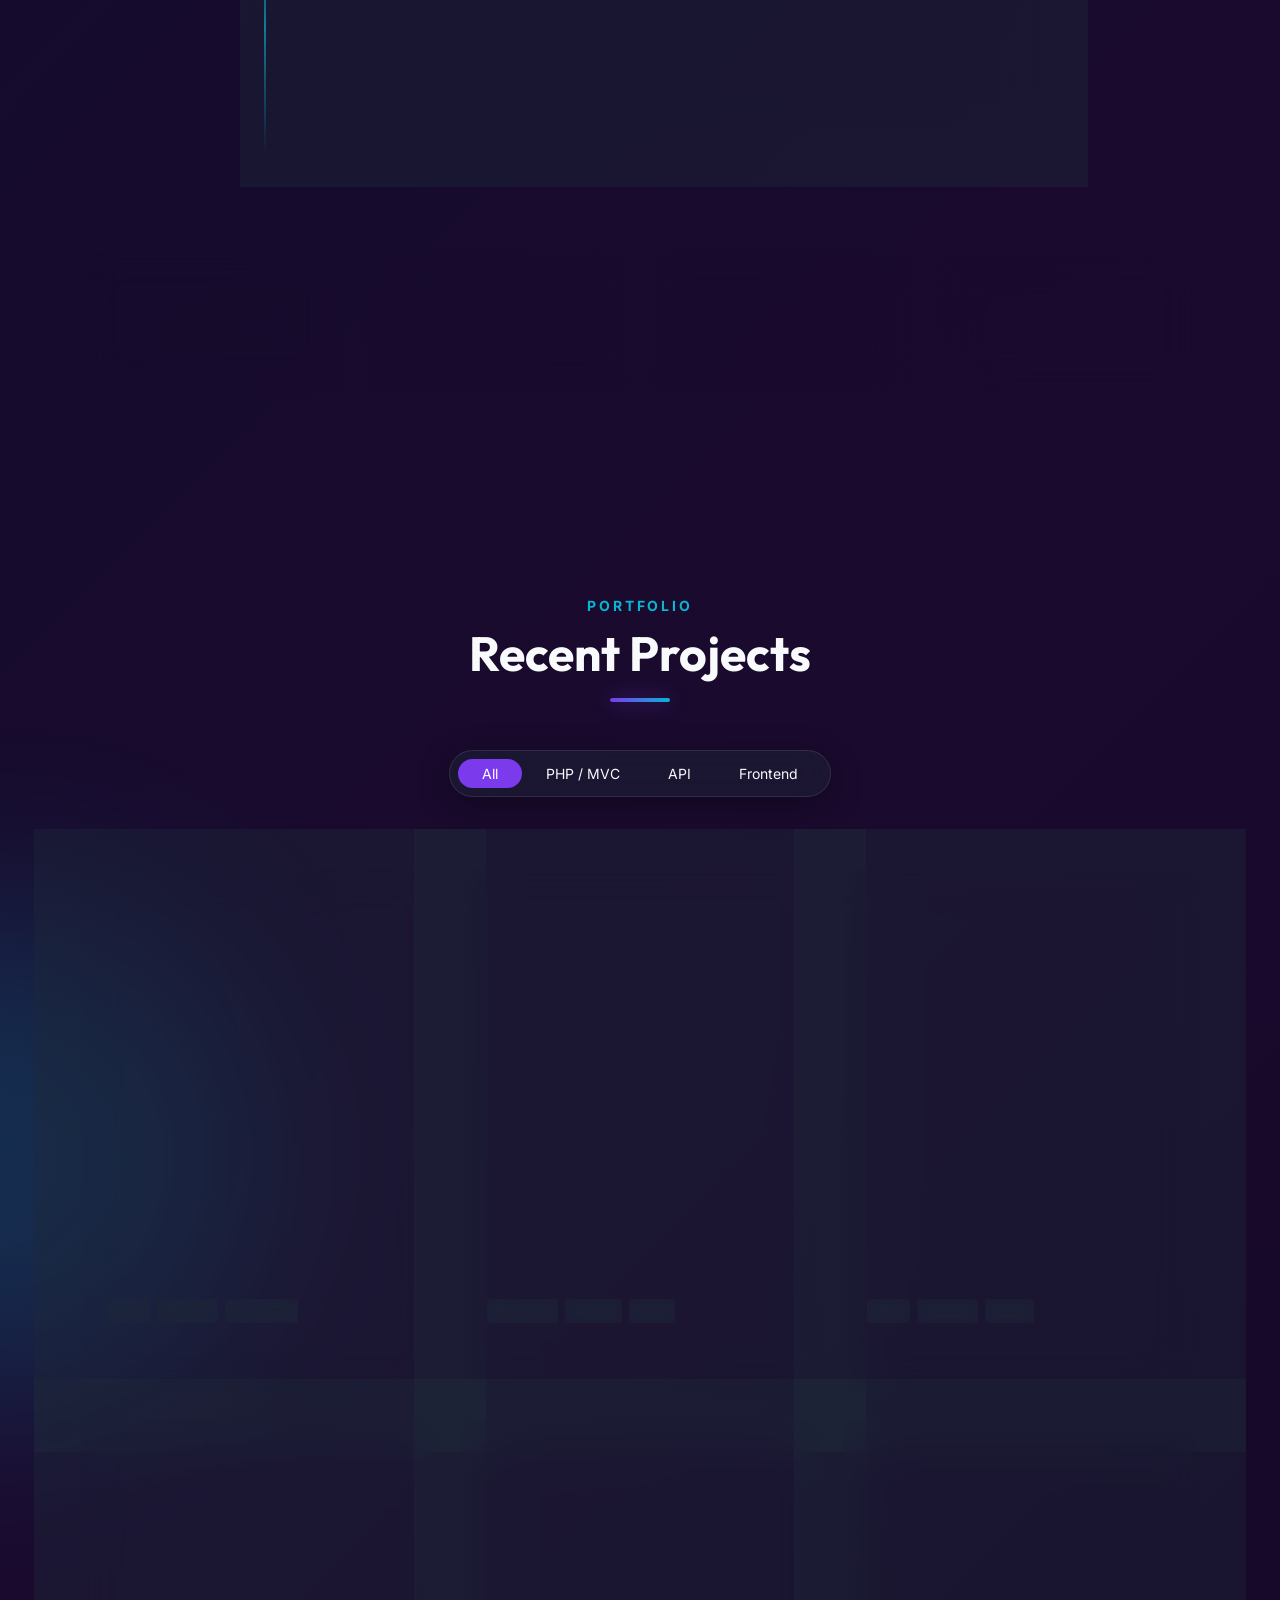
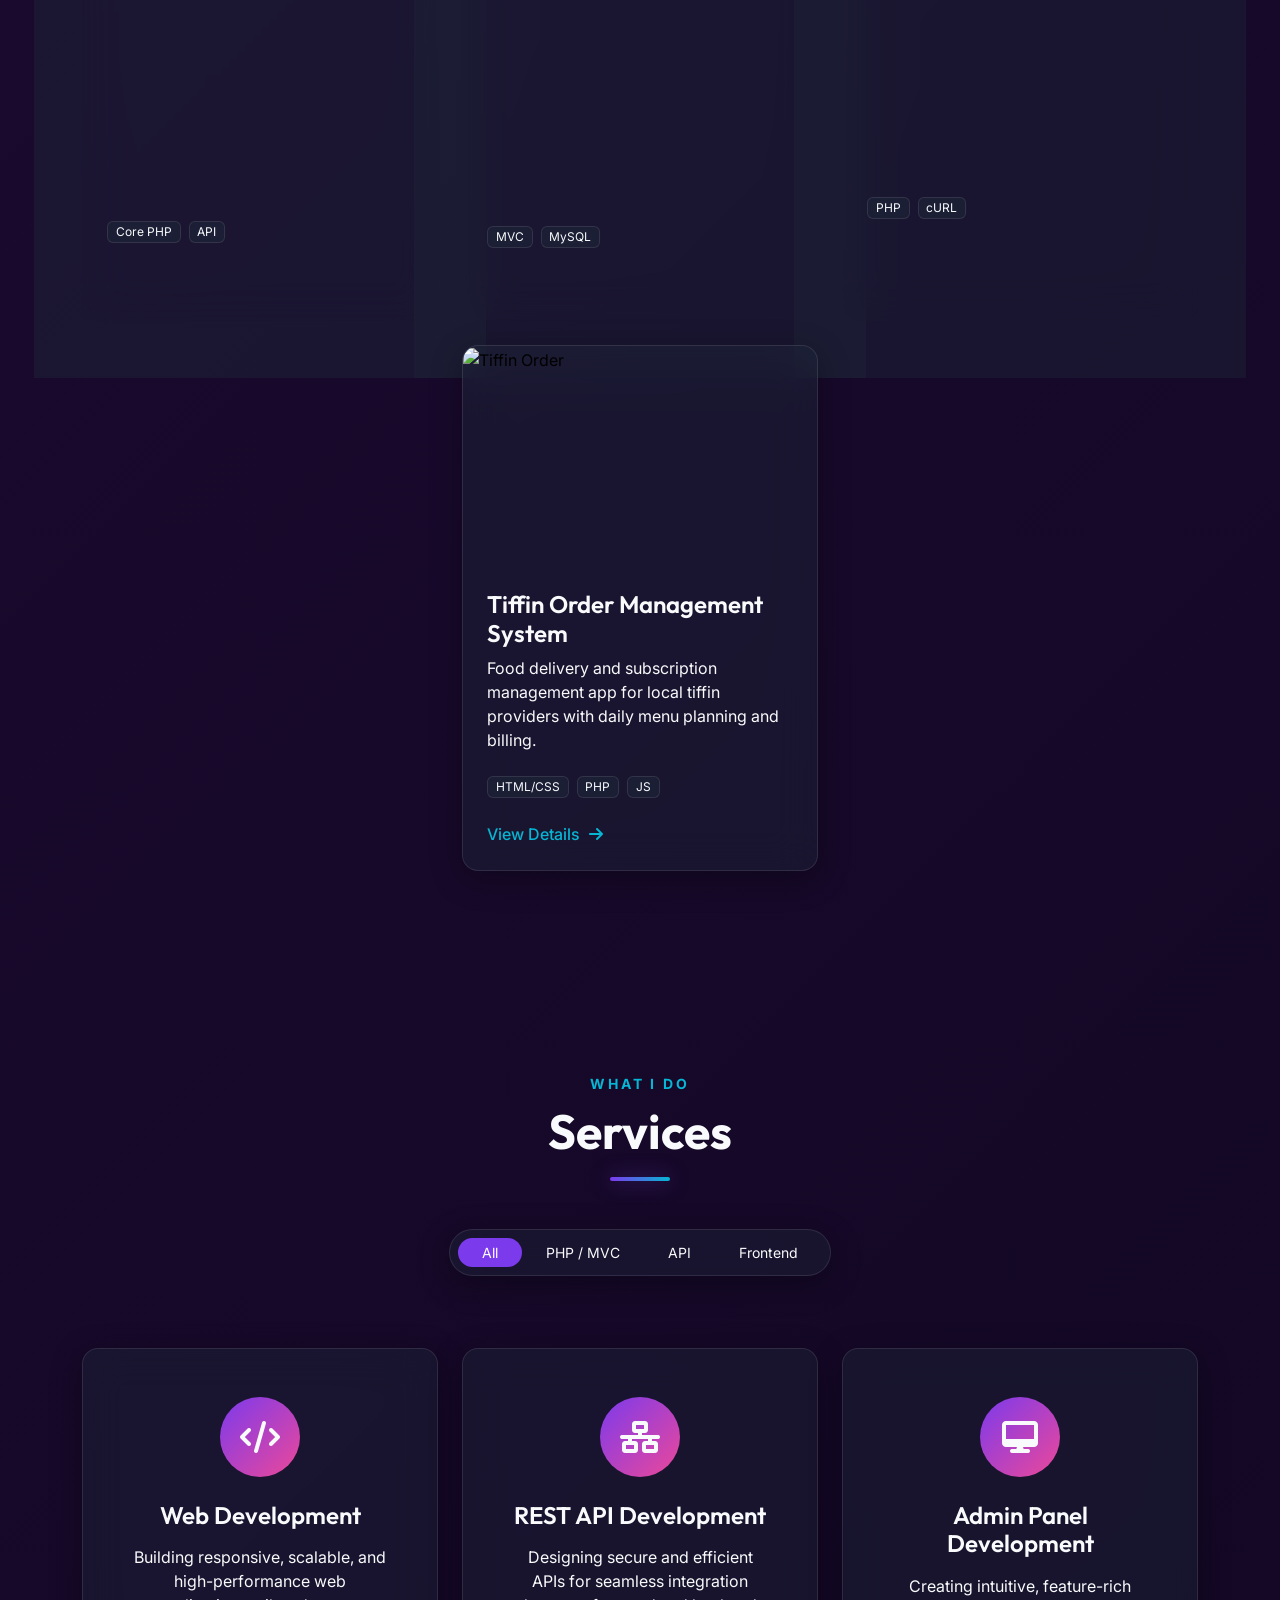
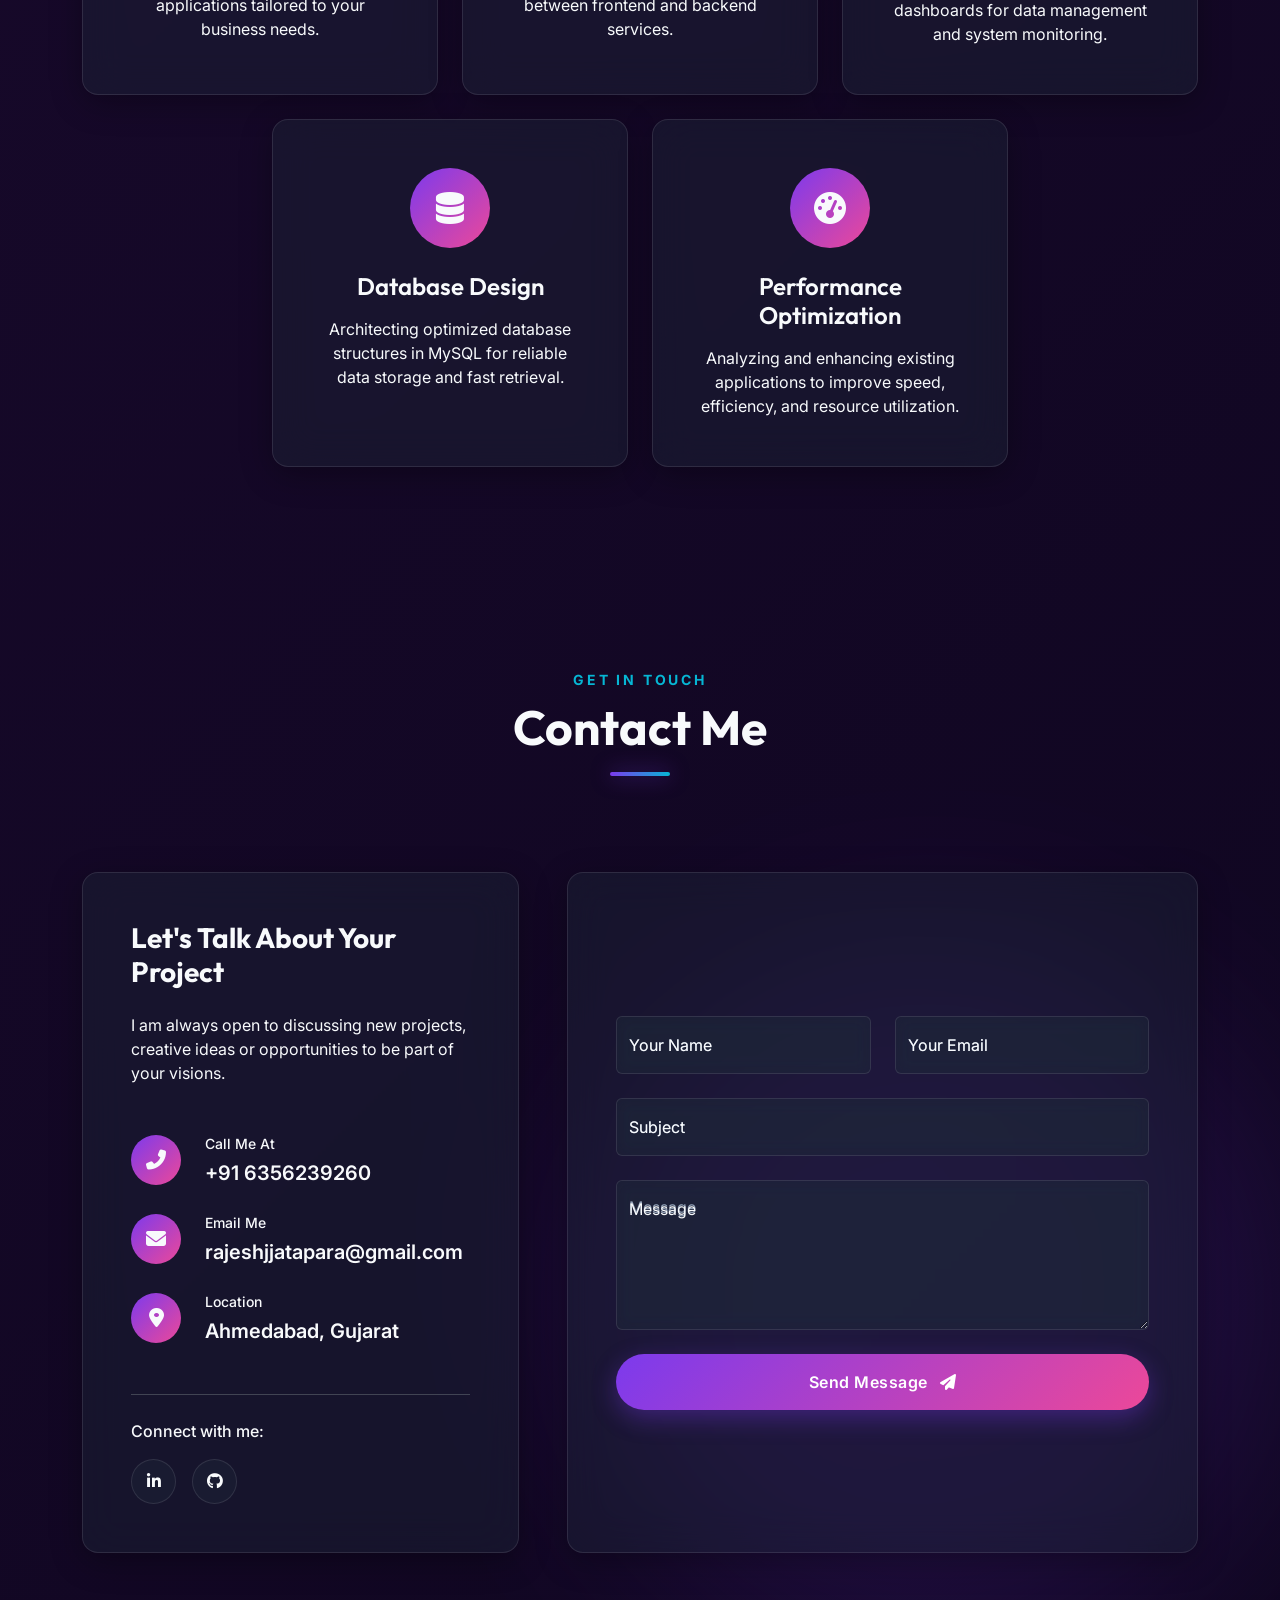
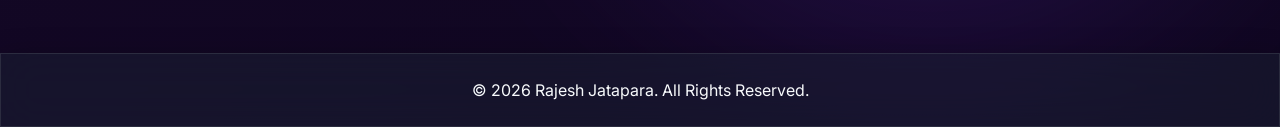
==== commit 22085a35: "contact form desing change & whatspp message send" ====
--- a/index.html
+++ b/index.html
@@ -634,23 +634,13 @@
     </section>
 
         <!-- Contact Section -->
-    <section id="contact" class="py-6 section-padding position-relative">
+        <section id="contact" class="py-6 section-padding position-relative">
         <div class="bg-shape-5"></div>
         <div class="container position-relative z-1">
             <div class="section-title text-center mb-5 reveal-up">
                 <span class="text-accent text-uppercase fw-bold tracking-widest small">Get In Touch</span>
                 <h2 class="display-5 fw-bold text-white mt-2">Contact Me</h2>
                 <div class="title-line mx-auto mt-3"></div>
-            </div>
-            <div class="row justify-content-center mb-5 reveal-up">
-                <div class="col-12 text-center">
-                    <div class="glass-card d-inline-flex p-2 rounded-pill project-filters">
-                        <button class="btn btn-sm rounded-pill px-4 filter-btn active" data-filter="all">All</button>
-                        <button class="btn btn-sm rounded-pill px-4 filter-btn" data-filter="php">PHP / MVC</button>
-                        <button class="btn btn-sm rounded-pill px-4 filter-btn" data-filter="api">API</button>
-                        <button class="btn btn-sm rounded-pill px-4 filter-btn" data-filter="frontend">Frontend</button>
-                    </div>
-                </div>
             </div>
 
             <div class="row g-5 justify-content-center mt-4">
@@ -706,35 +696,41 @@
                 </div>
                 
                 <div class="col-lg-7 reveal-right">
-                    <form class="glass-card p-5 rounded-4 contact-form h-100 d-flex flex-column justify-content-center">
+                    <form class="glass-card p-5 rounded-4 contact-form h-100 d-flex flex-column justify-content-center needs-validation" novalidate>
                         <div class="row g-4">
                             <div class="col-md-6">
                                 <div class="form-floating">
                                     <input type="text" class="form-control glass-input" id="name" placeholder="Your Name" required>
                                     <label for="name" class="text-light opacity-75">Your Name</label>
+                                    <div class="invalid-feedback text-start mt-1">Please enter your name.</div>
                                 </div>
                             </div>
                             <div class="col-md-6">
                                 <div class="form-floating">
                                     <input type="email" class="form-control glass-input" id="email" placeholder="Your Email" required>
                                     <label for="email" class="text-light opacity-75">Your Email</label>
+                                    <div class="invalid-feedback text-start mt-1">Please enter a valid email.</div>
                                 </div>
                             </div>
                             <div class="col-12">
                                 <div class="form-floating">
                                     <input type="text" class="form-control glass-input" id="subject" placeholder="Subject" required>
                                     <label for="subject" class="text-light opacity-75">Subject</label>
+                                    <div class="invalid-feedback text-start mt-1">Please enter a subject.</div>
                                 </div>
                             </div>
                             <div class="col-12">
                                 <div class="form-floating">
                                     <textarea class="form-control glass-input" id="message" placeholder="Message" style="height: 150px" required></textarea>
                                     <label for="message" class="text-light opacity-75">Message</label>
+                                    <div class="invalid-feedback text-start mt-1">Please enter your message.</div>
                                 </div>
                             </div>
                             <div class="col-12 mt-4">
-                                <button type="submit" class="btn btn-gradient px-5 py-3 rounded-pill fw-semibold w-100 w-md-auto">
-                                    Send Message <i class="fas fa-paper-plane ms-2"></i>
+                                <button type="submit" id="submit-btn" class="btn btn-gradient px-5 py-3 rounded-pill fw-semibold w-100 w-md-auto position-relative overflow-hidden">
+                                    <span class="btn-text">Send Message <i class="fas fa-paper-plane ms-2"></i></span>
+                                    <span class="loader-spinner d-none"><i class="fas fa-circle-notch fa-spin"></i> Sending...</span>
+                                    <span class="success-msg d-none"><i class="fas fa-check-circle"></i> Sent Successfully!</span>
                                 </button>
                             </div>
                         </div>
--- a/style.css
+++ b/style.css
@@ -40,11 +40,14 @@
 p { color: var(--text-secondary) !important; }
 
 /* Base Styles */
+html, body {
+    overflow-x: hidden;
+    width: 100%;
+}
 body {
     background-color: var(--bg-color);
     color: var(--text-color);
     font-family: var(--font-body);
-    overflow-x: hidden;
     transition: all 0.5s cubic-bezier(0.4, 0, 0.2, 1);
     min-height: 100vh;
 }
@@ -1138,4 +1141,27 @@
 
 .project-item.hide {
     display: none;
-}+}
+/* Fix form floating label background and autofill on glass inputs */
+.form-floating > .form-control.glass-input:focus ~ label,
+.form-floating > .form-control.glass-input:not(:placeholder-shown) ~ label {
+    color: var(--primary-color) !important;
+}
+
+.form-floating > .form-control.glass-input:focus ~ label::after,
+.form-floating > .form-control.glass-input:not(:placeholder-shown) ~ label::after,
+.form-floating > textarea.glass-input:focus ~ label::after,
+.form-floating > textarea.glass-input:not(:placeholder-shown) ~ label::after {
+    background-color: transparent !important;
+}
+
+input.glass-input:-webkit-autofill,
+input.glass-input:-webkit-autofill:hover, 
+input.glass-input:-webkit-autofill:focus, 
+textarea.glass-input:-webkit-autofill,
+textarea.glass-input:-webkit-autofill:hover,
+textarea.glass-input:-webkit-autofill:focus {
+    -webkit-text-fill-color: var(--text-primary) !important;
+    -webkit-box-shadow: 0 0 0px 1000px rgba(15, 23, 42, 0.9) inset !important;
+    transition: background-color 5000s ease-in-out 0s;
+}
